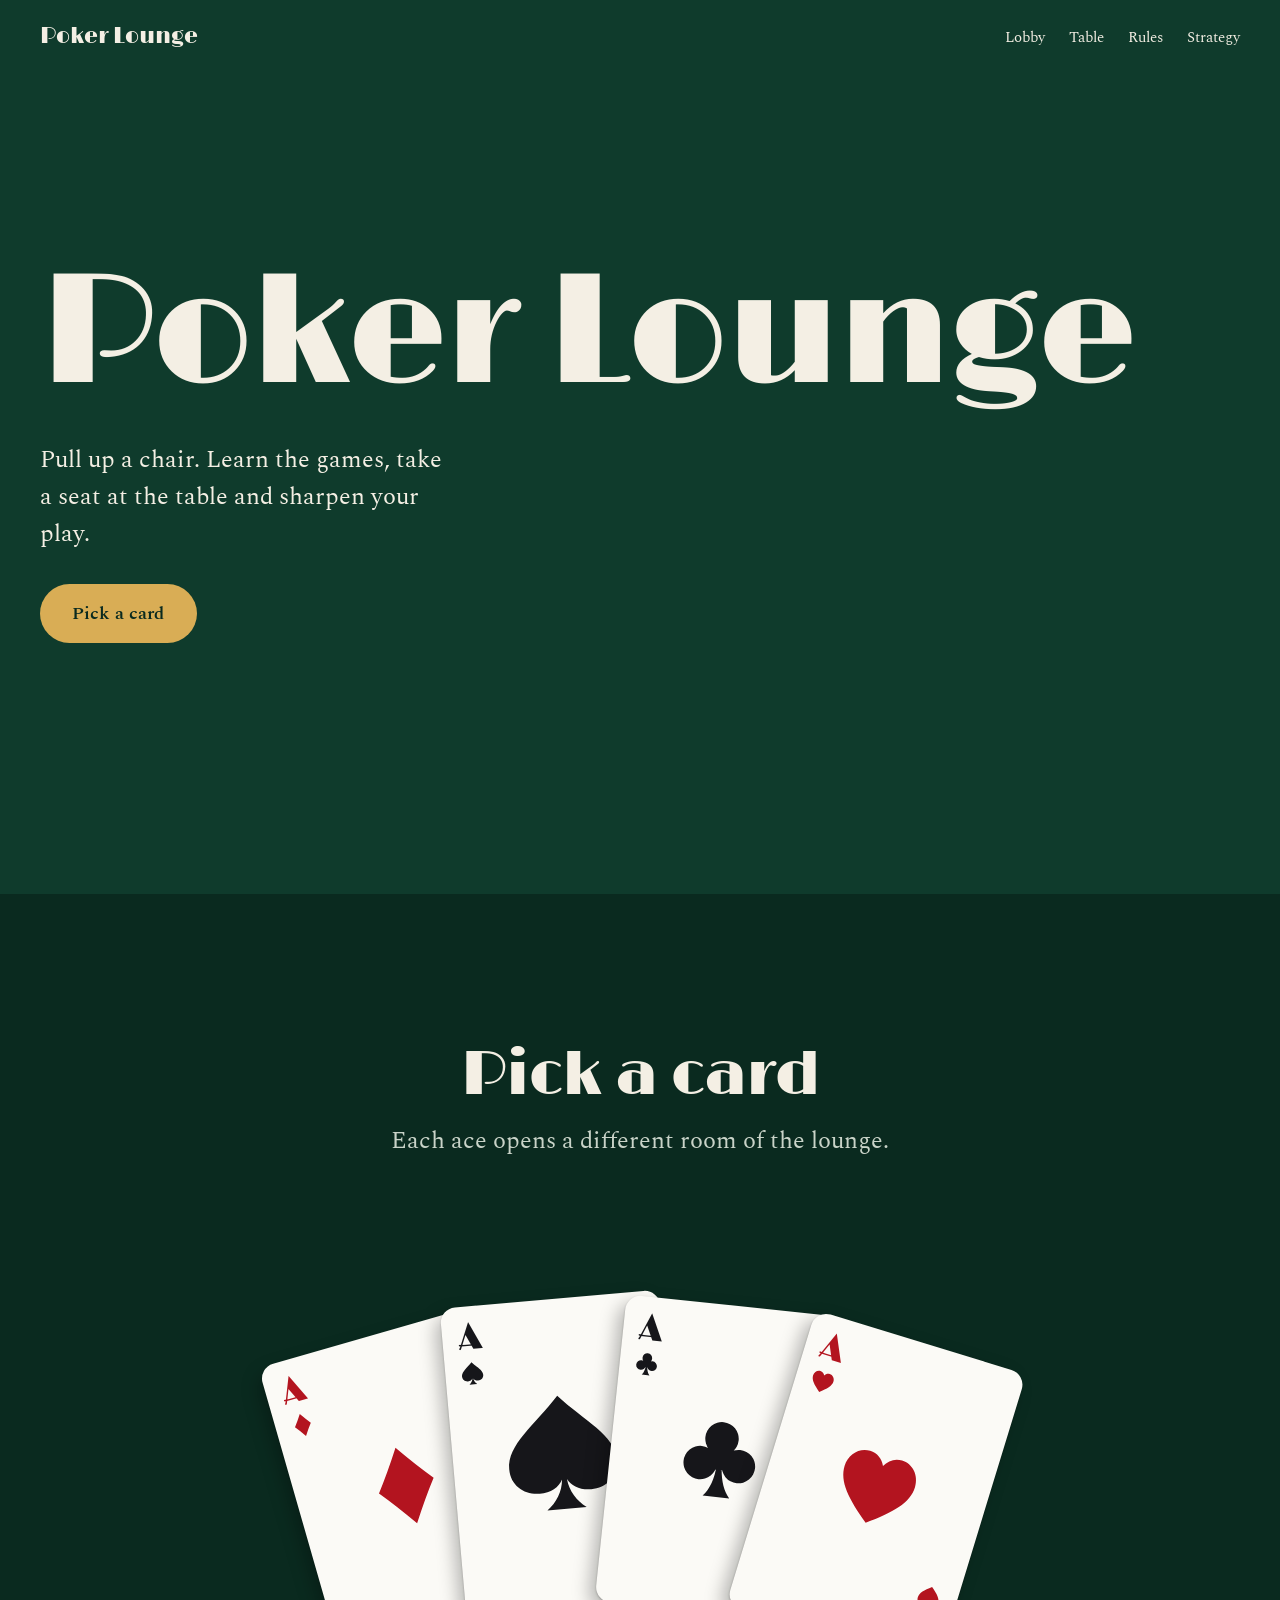
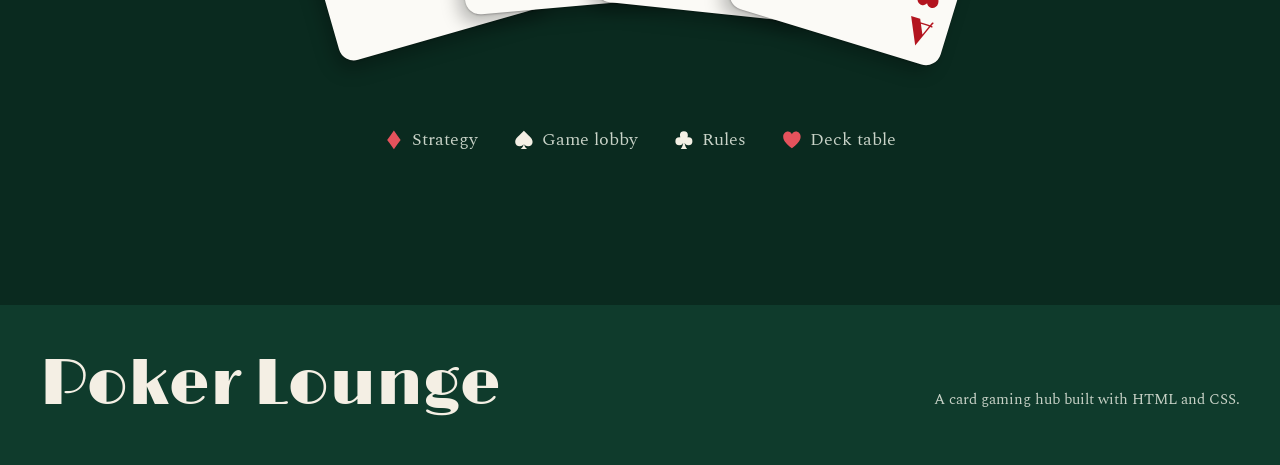
==== index.html @ e6f70f43 "Add Poker Lounge homepage with fanned ace navigation Hero with the site name, and a hand of four ace" ====
<!DOCTYPE html>
<html lang="en">
<head>
  <meta charset="UTF-8">
  <meta name="viewport" content="width=device-width, initial-scale=1">
  <title>Poker Lounge</title>
  <meta name="description" content="Poker Lounge: pick an ace to visit the game lobby, the deck table, the rules or the strategy room.">
  <link rel="preconnect" href="https://fonts.googleapis.com">
  <link rel="preconnect" href="https://fonts.gstatic.com" crossorigin>
  <link href="https://fonts.googleapis.com/css2?family=Limelight&family=Spectral:wght@400;600&display=swap" rel="stylesheet">
  <link rel="stylesheet" href="css/styles.css">
</head>
<body>
  <!-- Suit shapes, drawn once and reused with <use> -->
  <svg class="sprite" aria-hidden="true" focusable="false">
    <symbol id="suit-spade" viewBox="0 0 100 100">
      <path d="M50 4C30 26 6 40 6 60c0 14 11 22 23 22 9 0 16-4 19-10-1 10-6 18-14 24h32c-8-6-13-14-14-24 3 6 10 10 19 10 12 0 23-8 23-22C94 40 70 26 50 4z"/>
    </symbol>
    <symbol id="suit-heart" viewBox="0 0 100 100">
      <path d="M50 92C22 70 6 54 6 34 6 19 17 8 30 8c9 0 16 5 20 13 4-8 11-13 20-13 13 0 24 11 24 26 0 20-16 36-44 58z"/>
    </symbol>
    <symbol id="suit-diamond" viewBox="0 0 100 100">
      <path d="M50 3Q68 30 84 50 68 70 50 97 32 70 16 50 32 30 50 3z"/>
    </symbol>
    <symbol id="suit-club" viewBox="0 0 100 100">
      <path d="M30 26a20 20 0 1 0 40 0a20 20 0 1 0-40 0zM7 57a20 20 0 1 0 40 0a20 20 0 1 0-40 0zM53 57a20 20 0 1 0 40 0a20 20 0 1 0-40 0zM36 50a14 14 0 1 0 28 0a14 14 0 1 0-28 0zM47 58c-1 16-5 29-13 38h32c-8-9-12-22-13-38z"/>
    </symbol>
  </svg>

  <header class="site-header">
    <a class="wordmark" href="index.html">Poker Lounge</a>
    <nav aria-label="Main">
      <ul class="nav-links">
        <li><a href="pages/lobby.html">Lobby</a></li>
        <li><a href="pages/table.html">Table</a></li>
        <li><a href="pages/rules.html">Rules</a></li>
        <li><a href="pages/strategy.html">Strategy</a></li>
      </ul>
    </nav>
  </header>

  <main>
    <section class="hero" aria-labelledby="hero-title">
      <h1 id="hero-title" class="hero-title">Poker Lounge</h1>
      <p class="hero-lead">Pull up a chair. Learn the games, take a seat at the table and sharpen your play.</p>
      <a class="btn" href="#deck">Pick a card</a>
    </section>

    <section id="deck" class="deck" aria-labelledby="deck-title">
      <div class="deck-intro">
        <h2 id="deck-title">Pick a card</h2>
        <p>Each ace opens a different room of the lounge.</p>
      </div>

      <ul class="fan">
        <li class="fan-slot">
          <a class="card card--red" href="pages/strategy.html" aria-label="Ace of diamonds: Strategy">
            <span class="card-index" aria-hidden="true">A<svg><use href="#suit-diamond"/></svg></span>
            <svg class="card-pip" aria-hidden="true"><use href="#suit-diamond"/></svg>
            <span class="card-index card-index--flip" aria-hidden="true">A<svg><use href="#suit-diamond"/></svg></span>
          </a>
        </li>
        <li class="fan-slot">
          <a class="card" href="pages/lobby.html" aria-label="Ace of spades: Game lobby">
            <span class="card-index" aria-hidden="true">A<svg><use href="#suit-spade"/></svg></span>
            <svg class="card-pip card-pip--large" aria-hidden="true"><use href="#suit-spade"/></svg>
            <span class="card-index card-index--flip" aria-hidden="true">A<svg><use href="#suit-spade"/></svg></span>
          </a>
        </li>
        <li class="fan-slot">
          <a class="card" href="pages/rules.html" aria-label="Ace of clubs: Rules">
            <span class="card-index" aria-hidden="true">A<svg><use href="#suit-club"/></svg></span>
            <svg class="card-pip" aria-hidden="true"><use href="#suit-club"/></svg>
            <span class="card-index card-index--flip" aria-hidden="true">A<svg><use href="#suit-club"/></svg></span>
          </a>
        </li>
        <li class="fan-slot">
          <a class="card card--red" href="pages/table.html" aria-label="Ace of hearts: Deck table">
            <span class="card-index" aria-hidden="true">A<svg><use href="#suit-heart"/></svg></span>
            <svg class="card-pip" aria-hidden="true"><use href="#suit-heart"/></svg>
            <span class="card-index card-index--flip" aria-hidden="true">A<svg><use href="#suit-heart"/></svg></span>
          </a>
        </li>
      </ul>

      <ul class="legend" aria-hidden="true">
        <li class="legend-item"><svg class="legend-suit legend-suit--red"><use href="#suit-diamond"/></svg>Strategy</li>
        <li class="legend-item"><svg class="legend-suit"><use href="#suit-spade"/></svg>Game lobby</li>
        <li class="legend-item"><svg class="legend-suit"><use href="#suit-club"/></svg>Rules</li>
        <li class="legend-item"><svg class="legend-suit legend-suit--red"><use href="#suit-heart"/></svg>Deck table</li>
      </ul>
    </section>
  </main>

  <footer class="site-footer">
    <p class="footer-name">Poker Lounge</p>
    <p>A card gaming hub built with HTML and CSS.</p>
  </footer>
</body>
</html>
---- css/styles.css ----
/* ==========================================================
   Poker Lounge: shared styles
   1. Design tokens
   2. Base
   3. Utilities and shared components
   4. Header and footer
   5. Home: hero
   6. Home: card fan
   7. Motion
   ========================================================== */

/* ---------- 1. Design tokens ---------- */
:root {
  /* Colour */
  --felt: #0f3b2c;
  --felt-deep: #0a2a1f;
  --ivory: #f4efe4;
  --ivory-soft: #c9d3c8;
  --gold: #d9ad55;
  --card-face: #fbfaf6;
  --suit-black: #16161a;
  --suit-red: #b3141f;

  /* Type */
  --font-display: "Limelight", "Didot", "Bodoni MT", serif;
  --font-body: "Spectral", Georgia, serif;
  --text-base: 1.125rem;
  --text-small: 0.9375rem;
  --text-lead: clamp(1.125rem, 1rem + 0.6vw, 1.5rem);
  --text-heading: clamp(2.25rem, 1.5rem + 3vw, 4rem);
  --text-hero: clamp(3.5rem, 1rem + 11vw, 11.5rem);

  /* Space */
  --gutter: clamp(1rem, 0.5rem + 2.5vw, 2.5rem);
  --section-gap: clamp(5rem, 3rem + 8vw, 10rem);
  --radius-pill: 999px;

  /* Motion */
  --ease-out: cubic-bezier(0.2, 0.7, 0.2, 1);
  --speed: 0.35s;

  /* Cards */
  --card-w: clamp(118px, 19vw, 220px);
  --card-h: calc(var(--card-w) * 1.4);
}

/* ---------- 2. Base ---------- */
*,
*::before,
*::after {
  box-sizing: border-box;
}

html {
  scroll-behavior: smooth;
}

body {
  margin: 0;
  background: var(--felt);
  color: var(--ivory);
  font-family: var(--font-body);
  font-size: var(--text-base);
  line-height: 1.55;
  -webkit-font-smoothing: antialiased;
}

h1,
h2,
h3 {
  margin: 0;
  font-family: var(--font-display);
  font-weight: 400;
  line-height: 1;
  letter-spacing: -0.01em;
}

p {
  margin: 0;
}

a {
  color: inherit;
}

ul {
  margin: 0;
  padding: 0;
  list-style: none;
}

svg {
  fill: currentColor;
}

:focus-visible {
  outline: 3px solid var(--gold);
  outline-offset: 4px;
}

/* ---------- 3. Utilities and shared components ---------- */
.sprite {
  position: absolute;
  width: 0;
  height: 0;
  overflow: hidden;
}

.btn {
  display: inline-block;
  padding: 0.85em 1.8em;
  border-radius: var(--radius-pill);
  background: var(--gold);
  color: var(--felt-deep);
  font-family: var(--font-body);
  font-weight: 600;
  text-decoration: none;
  transition: translate var(--speed) var(--ease-out), background-color var(--speed);
}

.btn:hover {
  background: var(--ivory);
  translate: 0 -2px;
}

.btn:active {
  translate: 0 1px;
}

/* ---------- 4. Header and footer ---------- */
.site-header {
  display: flex;
  flex-wrap: wrap;
  align-items: center;
  justify-content: space-between;
  gap: 0.75rem 2rem;
  padding: 1.25rem var(--gutter);
}

.wordmark {
  font-family: var(--font-display);
  font-size: 1.375rem;
  text-decoration: none;
}

.nav-links {
  display: flex;
  flex-wrap: wrap;
  gap: 0.25rem 1.5rem;
}

.nav-links a {
  font-size: var(--text-small);
  text-decoration: none;
  text-underline-offset: 0.3em;
}

.nav-links a:hover {
  color: var(--gold);
  text-decoration: underline;
}

.site-footer {
  display: flex;
  flex-wrap: wrap;
  align-items: baseline;
  justify-content: space-between;
  gap: 1rem;
  padding: 3rem var(--gutter);
  background: var(--felt);
  color: var(--ivory-soft);
  font-size: var(--text-small);
}

.footer-name {
  font-family: var(--font-display);
  font-size: clamp(2rem, 1rem + 4vw, 4rem);
  line-height: 1;
  color: var(--ivory);
}

/* ---------- 5. Home: hero ---------- */
.hero {
  display: flex;
  flex-direction: column;
  justify-content: center;
  align-items: flex-start;
  gap: 2rem;
  min-height: calc(100svh - 5rem);
  padding: 2rem var(--gutter) 6rem;
}

.hero-title {
  font-size: var(--text-hero);
  line-height: 0.95;
  letter-spacing: -0.02em;
}

.hero-lead {
  max-width: 34ch;
  font-size: var(--text-lead);
}

/* ---------- 6. Home: card fan ---------- */
.deck {
  display: grid;
  justify-items: center;
  gap: clamp(3rem, 2rem + 4vw, 6rem);
  padding: var(--section-gap) var(--gutter);
  background: var(--felt-deep);
  overflow: hidden;
}

.deck-intro {
  display: grid;
  gap: 1rem;
  text-align: center;
}

.deck-intro h2 {
  font-size: var(--text-heading);
}

.deck-intro p {
  font-size: var(--text-lead);
  color: var(--ivory-soft);
}

.fan {
  --step: 0.58; /* how much of each card stays visible before the next one */
  --spread: calc(var(--card-w) * 0.2);
  display: flex;
  justify-content: center;
  padding-block: calc(var(--card-h) * 0.18) calc(var(--card-h) * 0.12);
}

.fan-slot {
  rotate: var(--rot);
  translate: 0 var(--drop);
  transform-origin: 50% 100%;
}

.fan-slot + .fan-slot {
  margin-left: calc(var(--card-w) * (var(--step) - 1));
}

/* Arc of the fan, matching a hand held loosely */
.fan-slot:nth-child(1) { --rot: -16deg; --drop: 9%;  --gather: calc(var(--card-w) * 0.87); }
.fan-slot:nth-child(2) { --rot: -5deg;  --drop: 0%;  --gather: calc(var(--card-w) * 0.29); }
.fan-slot:nth-child(3) { --rot: 6deg;   --drop: 2%;  --gather: calc(var(--card-w) * -0.29); }
.fan-slot:nth-child(4) { --rot: 17deg;  --drop: 10%; --gather: calc(var(--card-w) * -0.87); }

/* Card face */
.card {
  position: relative;
  display: grid;
  place-items: center;
  width: var(--card-w);
  height: var(--card-h);
  border-radius: calc(var(--card-w) * 0.07);
  background: var(--card-face);
  color: var(--suit-black);
  text-decoration: none;
  box-shadow: 0 1px 2px rgb(0 0 0 / 0.25), -6px 8px 18px rgb(0 0 0 / 0.28);
  transition:
    translate var(--speed) var(--ease-out),
    box-shadow var(--speed) var(--ease-out);
}

.card--red {
  color: var(--suit-red);
}

.card-index {
  position: absolute;
  top: calc(var(--card-w) * 0.06);
  left: calc(var(--card-w) * 0.07);
  display: grid;
  justify-items: center;
  font-family: var(--font-display);
  font-size: calc(var(--card-w) * 0.17);
  line-height: 1;
}

.card-index svg {
  width: calc(var(--card-w) * 0.11);
  height: calc(var(--card-w) * 0.11);
  margin-top: calc(var(--card-w) * 0.02);
}

.card-index--flip {
  top: auto;
  left: auto;
  bottom: calc(var(--card-w) * 0.06);
  right: calc(var(--card-w) * 0.07);
  rotate: 180deg;
}

.card-pip {
  width: calc(var(--card-w) * 0.38);
  height: calc(var(--card-w) * 0.38);
}

.card-pip--large {
  width: calc(var(--card-w) * 0.56);
  height: calc(var(--card-w) * 0.56);
}

/* Hover or focus: the chosen card rises and its neighbours slide away */
.card:hover,
.card:focus-visible {
  translate: 0 -14%;
  box-shadow: 0 2px 4px rgb(0 0 0 / 0.25), -10px 24px 36px rgb(0 0 0 / 0.4);
}

.card:focus-visible {
  outline-offset: 6px;
}

.fan-slot:has(.card:is(:hover, :focus-visible)) ~ .fan-slot .card {
  translate: var(--spread) 0;
}

.fan-slot:has(~ .fan-slot .card:is(:hover, :focus-visible)) .card {
  translate: calc(var(--spread) * -1) 0;
}

/* Labels under the fan, lit up to match the card in hand */
.legend {
  display: flex;
  flex-wrap: wrap;
  justify-content: center;
  gap: 0.75rem 2.25rem;
  color: var(--ivory-soft);
}

.legend-item {
  display: flex;
  align-items: center;
  gap: 0.5rem;
  transition: color var(--speed);
}

.legend-suit {
  width: 1.1em;
  height: 1.1em;
  color: var(--ivory);
}

.legend-suit--red {
  color: #e5525c;
}

.deck:has(.fan-slot:nth-child(1) .card:is(:hover, :focus-visible)) .legend-item:nth-child(1),
.deck:has(.fan-slot:nth-child(2) .card:is(:hover, :focus-visible)) .legend-item:nth-child(2),
.deck:has(.fan-slot:nth-child(3) .card:is(:hover, :focus-visible)) .legend-item:nth-child(3),
.deck:has(.fan-slot:nth-child(4) .card:is(:hover, :focus-visible)) .legend-item:nth-child(4) {
  color: var(--gold);
}

/* Phones: tighter overlap so the whole hand fits */
@media (max-width: 480px) {
  :root {
    --card-w: clamp(96px, 28vw, 118px);
  }

  .fan {
    --step: 0.52;
    --spread: calc(var(--card-w) * 0.12);
  }

  .legend {
    display: grid;
    grid-template-columns: repeat(2, auto);
    gap: 0.75rem 2rem;
  }
}

/* ---------- 7. Motion ---------- */
@media (prefers-reduced-motion: no-preference) {
  .hero-title,
  .hero-lead,
  .hero .btn {
    animation: rise 0.9s var(--ease-out) both;
  }

  .hero-lead {
    animation-delay: 0.12s;
  }

  .hero .btn {
    animation-delay: 0.24s;
  }

  /* The hand is dealt out from a single stack as it scrolls into view */
  @supports (animation-timeline: view()) {
    .fan-slot {
      animation: deal linear both;
      animation-timeline: view();
      animation-range: entry 0% cover 45%;
    }
  }
}

@media (prefers-reduced-motion: reduce) {
  html {
    scroll-behavior: auto;
  }

  .card,
  .btn,
  .legend-item {
    transition: none;
  }
}

@keyframes rise {
  from {
    opacity: 0;
    translate: 0 24px;
  }
}

@keyframes deal {
  from {
    rotate: 0deg;
    translate: var(--gather) 12%;
  }
}
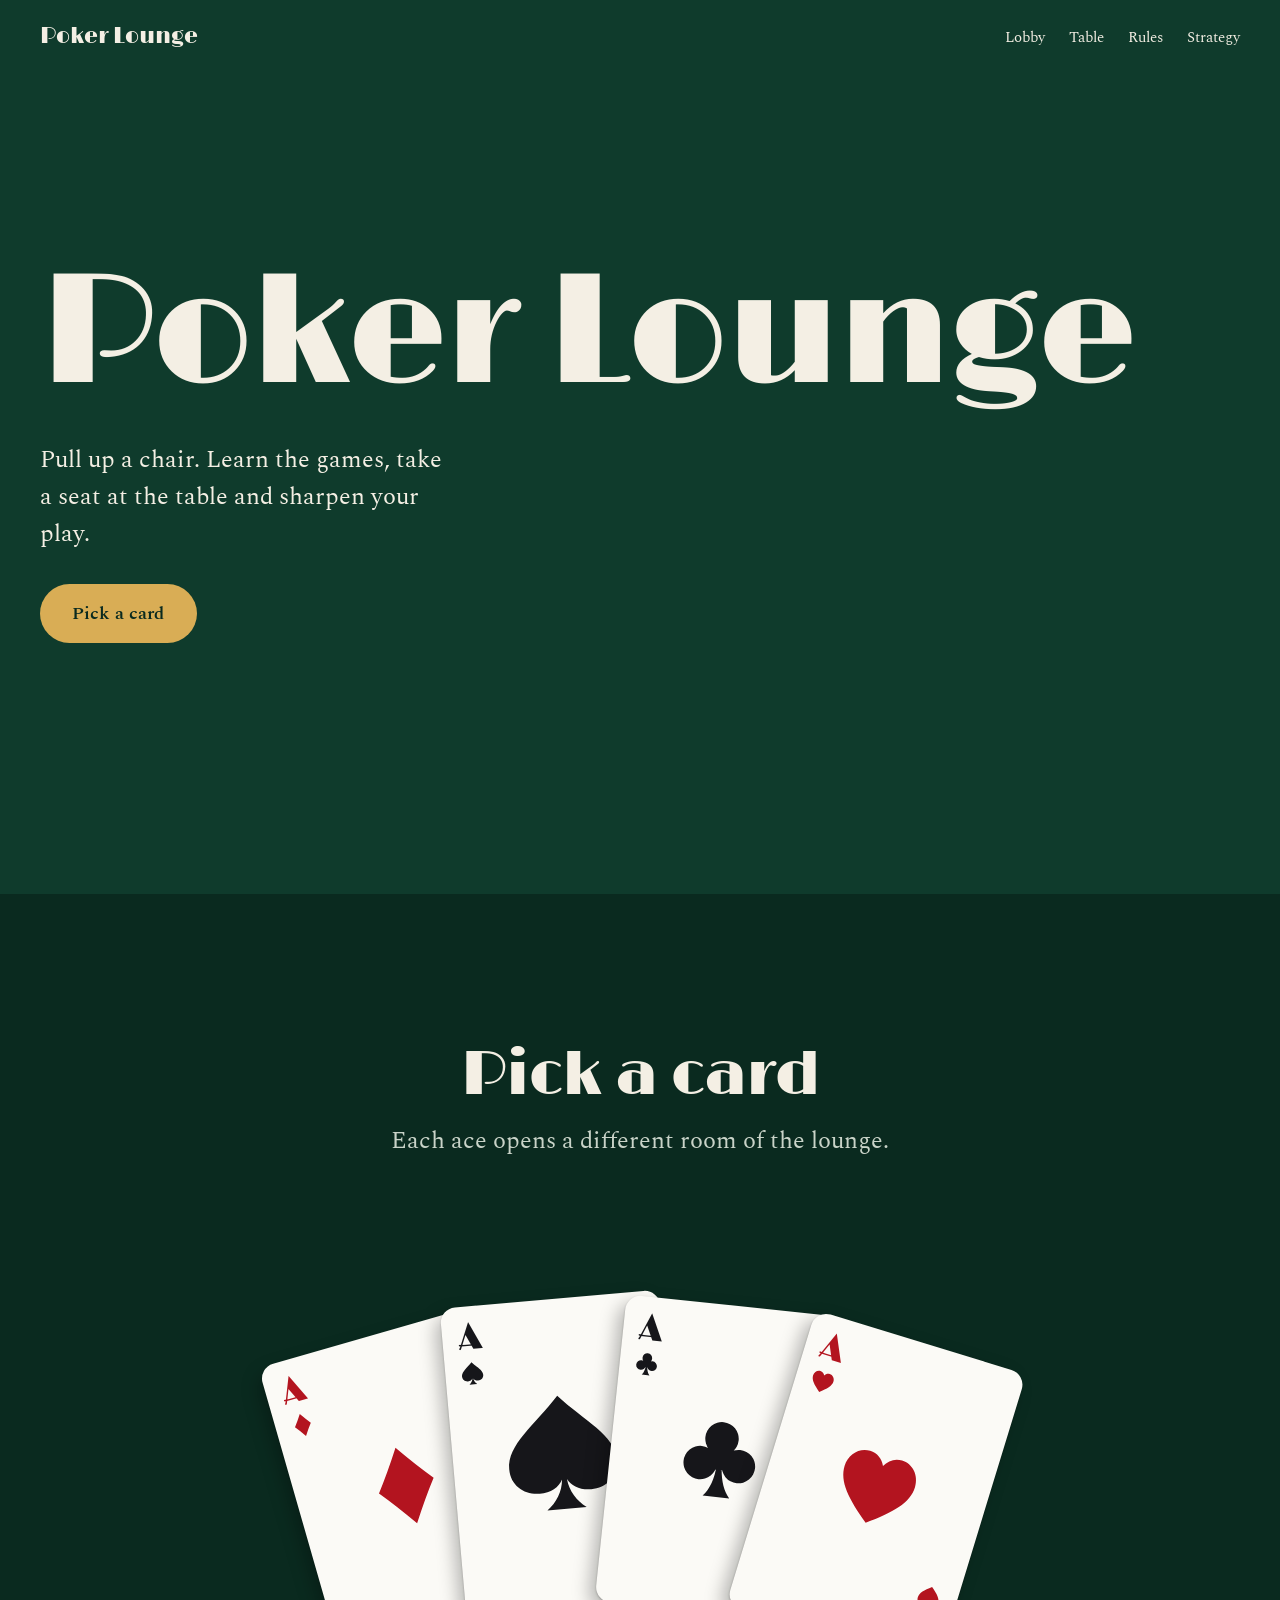
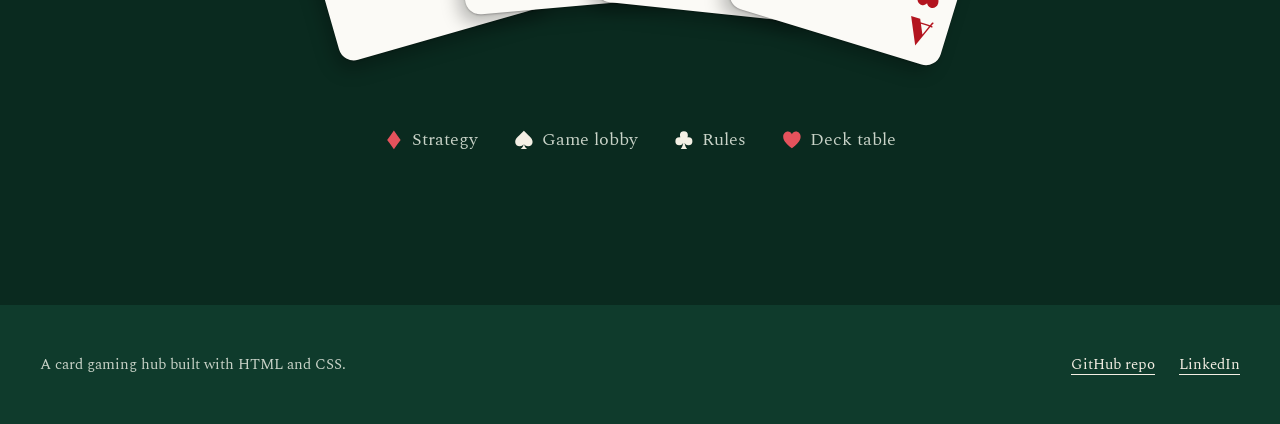
==== commit 1ef79b44: "Replace footer name with GitHub repo and LinkedIn links" ====
--- a/index.html
+++ b/index.html
@@ -93,8 +93,11 @@
   </main>
 
   <footer class="site-footer">
-    <p class="footer-name">Poker Lounge</p>
     <p>A card gaming hub built with HTML and CSS.</p>
+    <ul class="footer-links">
+      <li><a href="https://github.com/Rawrzilla-720s/Project_1" target="_blank" rel="noopener">GitHub repo</a></li>
+      <li><a href="https://www.linkedin.com/in/suryaprakash-m7" target="_blank" rel="noopener">LinkedIn</a></li>
+    </ul>
   </footer>
 </body>
 </html>
--- a/css/styles.css
+++ b/css/styles.css
@@ -172,11 +172,20 @@
   font-size: var(--text-small);
 }
 
-.footer-name {
-  font-family: var(--font-display);
-  font-size: clamp(2rem, 1rem + 4vw, 4rem);
-  line-height: 1;
+.footer-links {
+  display: flex;
+  flex-wrap: wrap;
+  gap: 0.5rem 1.5rem;
+}
+
+.footer-links a {
   color: var(--ivory);
+  text-underline-offset: 0.3em;
+  transition: color var(--speed);
+}
+
+.footer-links a:hover {
+  color: var(--gold);
 }
 
 /* ---------- 5. Home: hero ---------- */
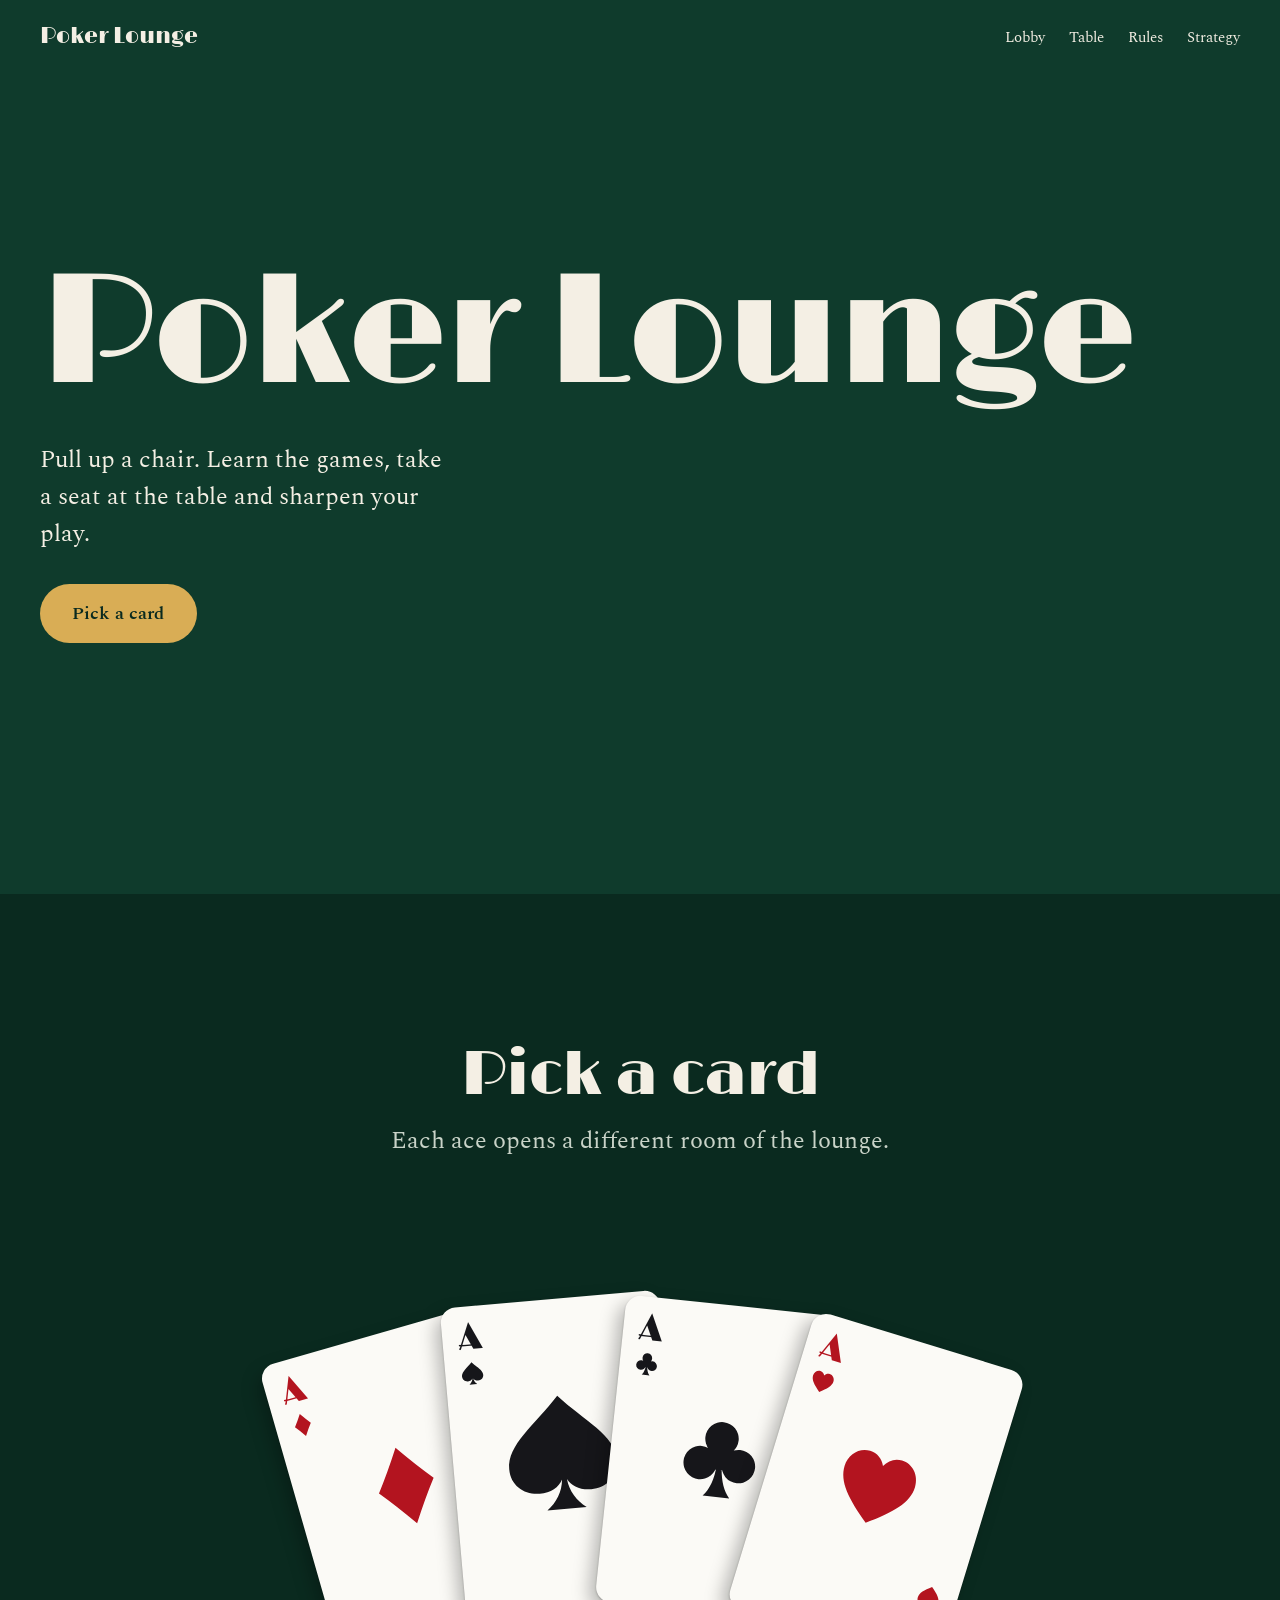
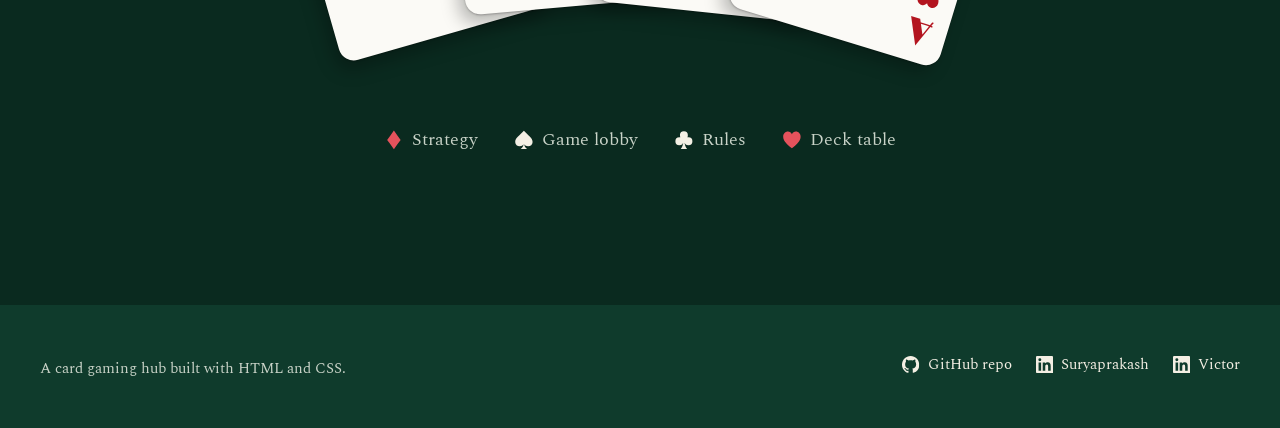
==== commit 9c0cd27b: "Add GitHub and LinkedIn icons to footer links" ====
--- a/index.html
+++ b/index.html
@@ -24,6 +24,12 @@
     </symbol>
     <symbol id="suit-club" viewBox="0 0 100 100">
       <path d="M30 26a20 20 0 1 0 40 0a20 20 0 1 0-40 0zM7 57a20 20 0 1 0 40 0a20 20 0 1 0-40 0zM53 57a20 20 0 1 0 40 0a20 20 0 1 0-40 0zM36 50a14 14 0 1 0 28 0a14 14 0 1 0-28 0zM47 58c-1 16-5 29-13 38h32c-8-9-12-22-13-38z"/>
+    </symbol>
+    <symbol id="icon-github" viewBox="0 0 16 16">
+      <path d="M8 0C3.58 0 0 3.58 0 8c0 3.54 2.29 6.53 5.47 7.59.4.07.55-.17.55-.38 0-.19-.01-.82-.01-1.49-2.01.37-2.53-.49-2.69-.94-.09-.23-.48-.94-.82-1.13-.28-.15-.68-.52-.01-.53.63-.01 1.08.58 1.23.82.72 1.21 1.87.87 2.33.66.07-.52.28-.87.51-1.07-1.78-.2-3.64-.89-3.64-3.95 0-.87.31-1.59.82-2.15-.08-.2-.36-1.02.08-2.12 0 0 .67-.21 2.2.82.64-.18 1.32-.27 2-.27.68 0 1.36.09 2 .27 1.53-1.04 2.2-.82 2.2-.82.44 1.1.16 1.92.08 2.12.51.56.82 1.27.82 2.15 0 3.07-1.87 3.75-3.65 3.95.29.25.54.73.54 1.48 0 1.07-.01 1.93-.01 2.2 0 .21.15.46.55.38A8.01 8.01 0 0 0 16 8c0-4.42-3.58-8-8-8z"/>
+    </symbol>
+    <symbol id="icon-linkedin" viewBox="0 0 24 24">
+      <path d="M20.45 20.45h-3.56v-5.57c0-1.33-.02-3.04-1.85-3.04-1.85 0-2.14 1.45-2.14 2.94v5.67H9.35V9h3.41v1.56h.05c.48-.9 1.64-1.85 3.37-1.85 3.6 0 4.27 2.37 4.27 5.46v6.28zM5.34 7.43a2.06 2.06 0 1 1 0-4.13 2.06 2.06 0 0 1 0 4.13zm1.78 13.02H3.56V9h3.56v11.45zM22.22 0H1.77C.79 0 0 .77 0 1.73v20.54C0 23.23.79 24 1.77 24h20.45c.98 0 1.78-.77 1.78-1.73V1.73C24 .77 23.2 0 22.22 0z"/>
     </symbol>
   </svg>
 
@@ -95,8 +101,22 @@
   <footer class="site-footer">
     <p>A card gaming hub built with HTML and CSS.</p>
     <ul class="footer-links">
-      <li><a href="https://github.com/Rawrzilla-720s/Project_1" target="_blank" rel="noopener">GitHub repo</a></li>
-      <li><a href="https://www.linkedin.com/in/suryaprakash-m7" target="_blank" rel="noopener">LinkedIn</a></li>
+      <li>
+        <a href="https://github.com/Rawrzilla-720s/Project_1" target="_blank" rel="noopener">
+          <svg class="footer-icon" aria-hidden="true"><use href="#icon-github"/></svg>GitHub repo
+        </a>
+      </li>
+      <li>
+        <a href="https://www.linkedin.com/in/suryaprakash-m7" target="_blank" rel="noopener" aria-label="Suryaprakash on LinkedIn">
+          <svg class="footer-icon" aria-hidden="true"><use href="#icon-linkedin"/></svg>Suryaprakash
+        </a>
+      </li>
+      <li>
+        <!-- TODO: add Victor's LinkedIn URL -->
+        <a href="#" target="_blank" rel="noopener" aria-label="Victor on LinkedIn">
+          <svg class="footer-icon" aria-hidden="true"><use href="#icon-linkedin"/></svg>Victor
+        </a>
+      </li>
     </ul>
   </footer>
 </body>
--- a/css/styles.css
+++ b/css/styles.css
@@ -179,13 +179,24 @@
 }
 
 .footer-links a {
+  display: inline-flex;
+  align-items: center;
+  gap: 0.5rem;
   color: var(--ivory);
+  text-decoration: none;
   text-underline-offset: 0.3em;
   transition: color var(--speed);
 }
 
 .footer-links a:hover {
   color: var(--gold);
+  text-decoration: underline;
+}
+
+.footer-icon {
+  width: 1.15em;
+  height: 1.15em;
+  flex-shrink: 0;
 }
 
 /* ---------- 5. Home: hero ---------- */
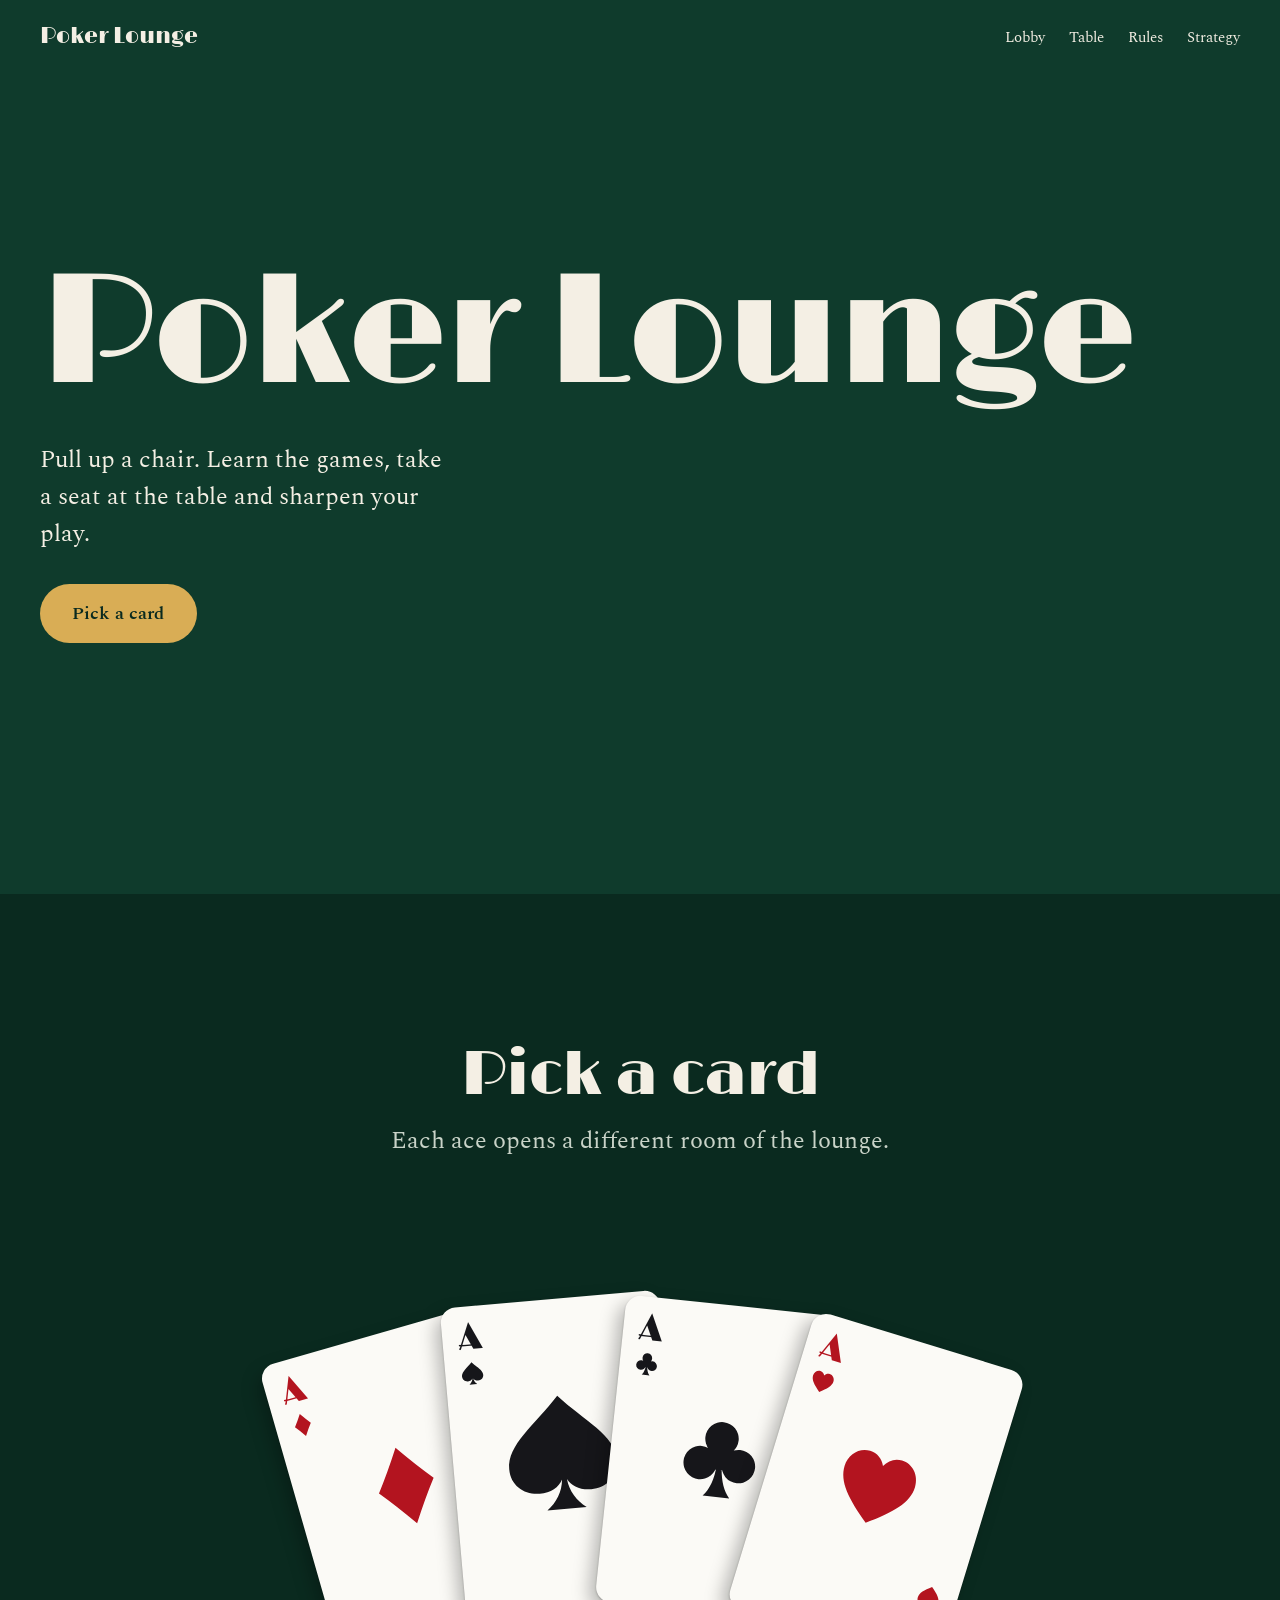
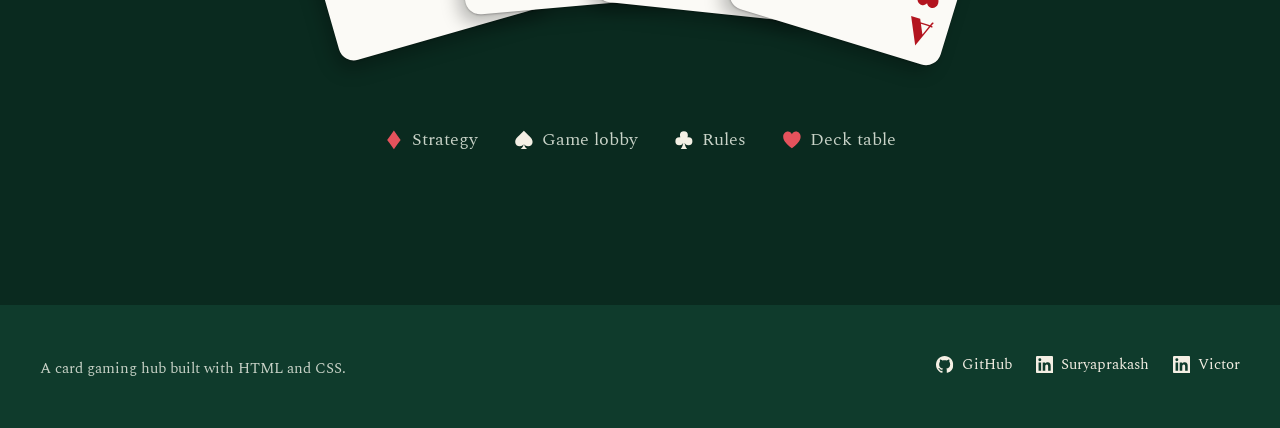
==== commit ebbaa9e4: "Shorten footer GitHub link label" ====
--- a/index.html
+++ b/index.html
@@ -103,7 +103,7 @@
     <ul class="footer-links">
       <li>
         <a href="https://github.com/Rawrzilla-720s/Project_1" target="_blank" rel="noopener">
-          <svg class="footer-icon" aria-hidden="true"><use href="#icon-github"/></svg>GitHub repo
+          <svg class="footer-icon" aria-hidden="true"><use href="#icon-github"/></svg>GitHub
         </a>
       </li>
       <li>
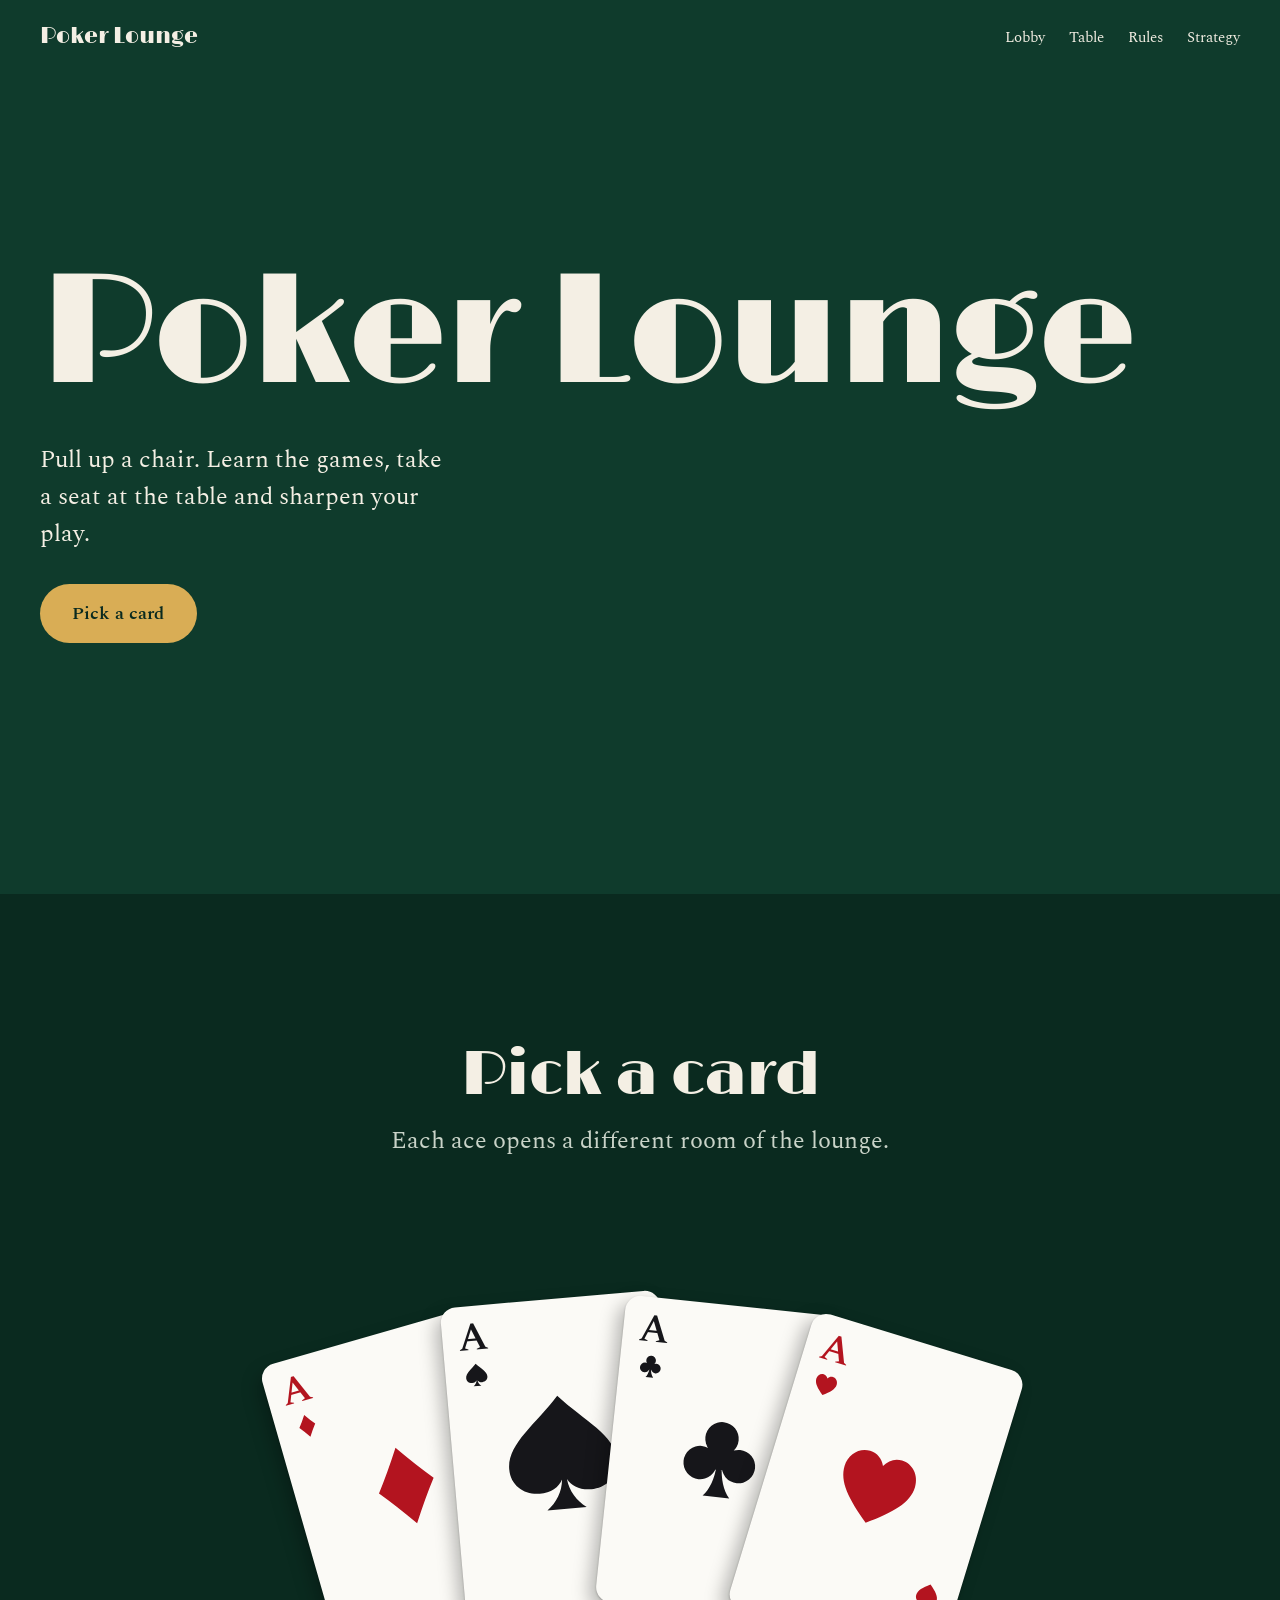
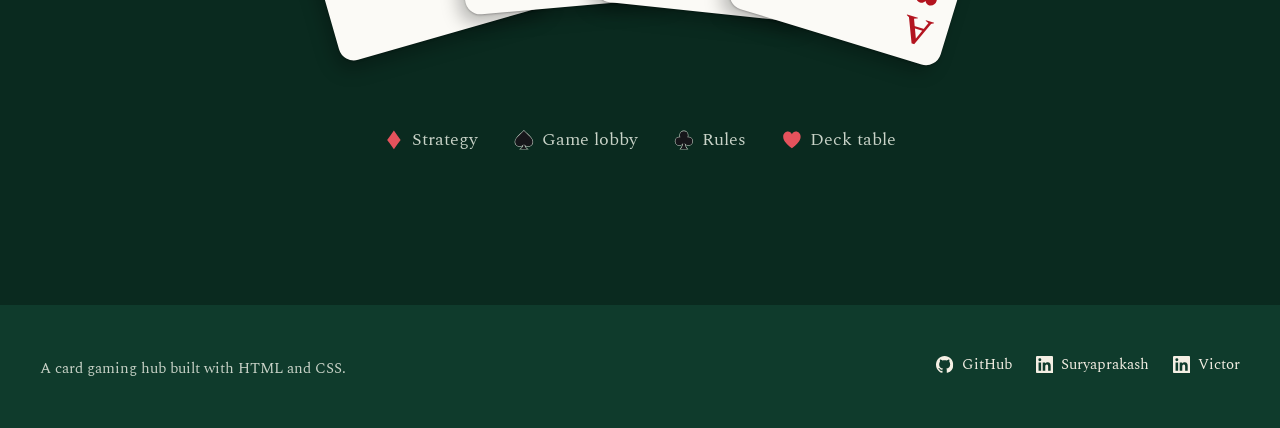
==== commit d80ad8ba: "Tidy up code comments and add notes on the CSS-only tricks" ====
--- a/index.html
+++ b/index.html
@@ -11,7 +11,7 @@
   <link rel="stylesheet" href="css/styles.css">
 </head>
 <body>
-  <!-- Suit shapes, drawn once and reused with <use> -->
+  <!-- Icon sprite: suits + footer icons, defined once and pulled in with <use href="#suit-spade"> etc. -->
   <svg class="sprite" aria-hidden="true" focusable="false">
     <symbol id="suit-spade" viewBox="0 0 100 100">
       <path d="M50 4C30 26 6 40 6 60c0 14 11 22 23 22 9 0 16-4 19-10-1 10-6 18-14 24h32c-8-6-13-14-14-24 3 6 10 10 19 10 12 0 23-8 23-22C94 40 70 26 50 4z"/>
@@ -58,6 +58,7 @@
         <p>Each ace opens a different room of the lounge.</p>
       </div>
 
+      <!-- Each ace links to one page. Tilt/overlap for each slot lives in styles.css (section 6). -->
       <ul class="fan">
         <li class="fan-slot">
           <a class="card card--red" href="pages/strategy.html" aria-label="Ace of diamonds: Strategy">
@@ -112,7 +113,7 @@
         </a>
       </li>
       <li>
-        <!-- TODO: add Victor's LinkedIn URL -->
+        <!-- TODO: swap in Victor's LinkedIn URL -->
         <a href="#" target="_blank" rel="noopener" aria-label="Victor on LinkedIn">
           <svg class="footer-icon" aria-hidden="true"><use href="#icon-linkedin"/></svg>Victor
         </a>
--- a/css/styles.css
+++ b/css/styles.css
@@ -1,19 +1,36 @@
 /* ==========================================================
-   Poker Lounge: shared styles
+   Poker Lounge - main stylesheet, shared by every page
+
    1. Design tokens
    2. Base
    3. Utilities and shared components
    4. Header and footer
    5. Home: hero
    6. Home: card fan
-   7. Motion
+   7. Inner pages: intro, badges, status
+   8. Game lobby
+   9. Rules
+   10. Deck table
+   11. Strategy
+   12. Motion
+
+   Colors, fonts and spacing all come from the variables in :root,
+   so try changing those before hard-coding a new value somewhere.
    ========================================================== */
 
 /* ---------- 1. Design tokens ---------- */
 :root {
-  /* Colour */
+  /* Colors */
   --felt: #0f3b2c;
   --felt-deep: #0a2a1f;
+  --felt-raised: #164a37;
+  --felt-hover: #1d5a44;
+  --felt-table: #1b6046;
+  --rail: #24160f;
+  --rail-trim: #7a4e2c;
+  --felt-ring: #1f6a4e;
+  --nameplate: #120c08;
+  --card-back: #8c1c2b;
   --ivory: #f4efe4;
   --ivory-soft: #c9d3c8;
   --gold: #d9ad55;
@@ -39,7 +56,7 @@
   --ease-out: cubic-bezier(0.2, 0.7, 0.2, 1);
   --speed: 0.35s;
 
-  /* Cards */
+  /* Cards - every card on the site scales off --card-w */
   --card-w: clamp(118px, 19vw, 220px);
   --card-h: calc(var(--card-w) * 1.4);
 }
@@ -127,6 +144,15 @@
   translate: 0 1px;
 }
 
+/* Disabled look for the lobby tables that aren't open yet */
+.btn--disabled,
+.btn--disabled:hover {
+  background: var(--felt-deep);
+  color: var(--ivory-soft);
+  cursor: not-allowed;
+  translate: none;
+}
+
 /* ---------- 4. Header and footer ---------- */
 .site-header {
   display: flex;
@@ -247,7 +273,7 @@
 }
 
 .fan {
-  --step: 0.58; /* how much of each card stays visible before the next one */
+  --step: 0.58; /* how much of each card shows before the next one overlaps it */
   --spread: calc(var(--card-w) * 0.2);
   display: flex;
   justify-content: center;
@@ -264,13 +290,13 @@
   margin-left: calc(var(--card-w) * (var(--step) - 1));
 }
 
-/* Arc of the fan, matching a hand held loosely */
+/* Each slot gets its own tilt and drop so the four aces sit in an arc */
 .fan-slot:nth-child(1) { --rot: -16deg; --drop: 9%;  --gather: calc(var(--card-w) * 0.87); }
 .fan-slot:nth-child(2) { --rot: -5deg;  --drop: 0%;  --gather: calc(var(--card-w) * 0.29); }
 .fan-slot:nth-child(3) { --rot: 6deg;   --drop: 2%;  --gather: calc(var(--card-w) * -0.29); }
 .fan-slot:nth-child(4) { --rot: 17deg;  --drop: 10%; --gather: calc(var(--card-w) * -0.87); }
 
-/* Card face */
+/* Card face - reused on the lobby, rules, table and strategy pages too */
 .card {
   position: relative;
   display: grid;
@@ -282,9 +308,6 @@
   color: var(--suit-black);
   text-decoration: none;
   box-shadow: 0 1px 2px rgb(0 0 0 / 0.25), -6px 8px 18px rgb(0 0 0 / 0.28);
-  transition:
-    translate var(--speed) var(--ease-out),
-    box-shadow var(--speed) var(--ease-out);
 }
 
 .card--red {
@@ -297,8 +320,9 @@
   left: calc(var(--card-w) * 0.07);
   display: grid;
   justify-items: center;
-  font-family: var(--font-display);
-  font-size: calc(var(--card-w) * 0.17);
+  font-family: var(--font-body);
+  font-size: calc(var(--card-w) * 0.18);
+  font-weight: 600;
   line-height: 1;
 }
 
@@ -326,14 +350,21 @@
   height: calc(var(--card-w) * 0.56);
 }
 
-/* Hover or focus: the chosen card rises and its neighbours slide away */
-.card:hover,
-.card:focus-visible {
+/* Hovered card lifts and its neighbors slide away. The :has() rule is what
+   lets a card push the cards *before* it, since ~ only reaches later siblings. */
+.fan .card {
+  transition:
+    translate var(--speed) var(--ease-out),
+    box-shadow var(--speed) var(--ease-out);
+}
+
+.fan .card:hover,
+.fan .card:focus-visible {
   translate: 0 -14%;
   box-shadow: 0 2px 4px rgb(0 0 0 / 0.25), -10px 24px 36px rgb(0 0 0 / 0.4);
 }
 
-.card:focus-visible {
+.fan .card:focus-visible {
   outline-offset: 6px;
 }
 
@@ -345,7 +376,7 @@
   translate: calc(var(--spread) * -1) 0;
 }
 
-/* Labels under the fan, lit up to match the card in hand */
+/* Legend under the fan - the matching label turns gold while its card is hovered */
 .legend {
   display: flex;
   flex-wrap: wrap;
@@ -364,11 +395,16 @@
 .legend-suit {
   width: 1.1em;
   height: 1.1em;
-  color: var(--ivory);
+  color: var(--suit-black);
+  /* thin light outline so black suits don't vanish on the dark green */
+  stroke: var(--ivory-soft);
+  stroke-width: 6;
+  paint-order: stroke;
 }
 
 .legend-suit--red {
   color: #e5525c;
+  stroke: none;
 }
 
 .deck:has(.fan-slot:nth-child(1) .card:is(:hover, :focus-visible)) .legend-item:nth-child(1),
@@ -378,7 +414,7 @@
   color: var(--gold);
 }
 
-/* Phones: tighter overlap so the whole hand fits */
+/* Phones: smaller cards and more overlap so all four fit */
 @media (max-width: 480px) {
   :root {
     --card-w: clamp(96px, 28vw, 118px);
@@ -396,15 +432,1575 @@
   }
 }
 
-/* ---------- 7. Motion ---------- */
+/* ---------- 7. Inner pages: intro, badges, status ---------- */
+.sr-only {
+  position: absolute;
+  width: 1px;
+  height: 1px;
+  margin: -1px;
+  padding: 0;
+  overflow: hidden;
+  clip: rect(0 0 0 0);
+  white-space: nowrap;
+  border: 0;
+}
+
+.nav-links a[aria-current="page"] {
+  color: var(--gold);
+}
+
+.page-intro {
+  display: grid;
+  gap: 1.25rem;
+  padding: clamp(3rem, 2rem + 4vw, 6rem) var(--gutter) clamp(2rem, 1rem + 3vw, 3.5rem);
+}
+
+.page-title {
+  font-size: clamp(3rem, 1rem + 7vw, 7.5rem);
+  line-height: 0.95;
+  letter-spacing: -0.02em;
+}
+
+.page-lead {
+  max-width: 40ch;
+  font-size: var(--text-lead);
+}
+
+.badge {
+  display: inline-block;
+  padding: 0.25em 0.8em;
+  border-radius: var(--radius-pill);
+  background: var(--felt-deep);
+  color: var(--ivory);
+  font-size: 0.8125rem;
+  font-weight: 600;
+  white-space: nowrap;
+}
+
+.badge--gold {
+  background: var(--gold);
+  color: var(--felt-deep);
+}
+
+.text-link {
+  color: var(--ivory);
+  text-underline-offset: 0.3em;
+  transition: color var(--speed);
+}
+
+.text-link:hover {
+  color: var(--gold);
+}
+
+/* Seat dots: filled = taken, outlined = open */
+.seats,
+.stakes {
+  display: flex;
+  align-items: center;
+  gap: 0.5rem;
+}
+
+.seat-dots,
+.chips {
+  display: flex;
+  gap: 4px;
+}
+
+.seat {
+  width: 10px;
+  height: 10px;
+  border-radius: 50%;
+  border: 2px solid var(--ivory-soft);
+}
+
+.seat--taken {
+  background: var(--ivory);
+  border-color: var(--ivory);
+}
+
+/* Stakes are always 3 chips - the stakes--* modifier decides how many are lit */
+.chip {
+  width: 16px;
+  height: 16px;
+  border-radius: 50%;
+  background: var(--gold);
+  border: 3px dashed var(--ivory);
+}
+
+.stakes--free .chip,
+.stakes--low .chip:nth-child(n + 2),
+.stakes--mid .chip:nth-child(3) {
+  background: transparent;
+  border: 2px solid rgb(201 211 200 / 0.45);
+}
+
+/* ---------- 8. Game lobby ---------- */
+.lobby-board {
+  display: grid;
+  gap: 2rem;
+  padding: 0 var(--gutter) var(--section-gap);
+}
+
+/* Filters are visually hidden radios with styled labels. The actual hiding
+   happens in the .lobby:has(#id:checked) rules a bit further down. */
+.filters {
+  display: flex;
+  flex-wrap: wrap;
+  align-items: flex-end;
+  gap: 1.5rem 3rem;
+}
+
+.filter-group {
+  display: flex;
+  flex-wrap: wrap;
+  gap: 0.5rem;
+  margin: 0;
+  padding: 0;
+  border: 0;
+}
+
+.filter-group legend {
+  margin-bottom: 0.75rem;
+  padding: 0;
+  color: var(--ivory-soft);
+  font-size: var(--text-small);
+}
+
+.filter-option {
+  padding: 0.5em 1.1em;
+  border-radius: var(--radius-pill);
+  background: var(--felt-raised);
+  font-size: var(--text-small);
+  cursor: pointer;
+  transition: background-color var(--speed), color var(--speed);
+}
+
+.filter-option:hover {
+  background: var(--felt-hover);
+}
+
+.filter-input:checked + .filter-option {
+  background: var(--gold);
+  color: var(--felt-deep);
+  font-weight: 600;
+}
+
+.filter-input:focus-visible + .filter-option {
+  outline: 3px solid var(--gold);
+  outline-offset: 3px;
+}
+
+.filter-reset {
+  padding: 0.5em 0;
+  border: 0;
+  background: none;
+  color: var(--ivory);
+  font: inherit;
+  font-size: var(--text-small);
+  text-decoration: underline;
+  text-underline-offset: 0.3em;
+  cursor: pointer;
+}
+
+.filter-reset:hover {
+  color: var(--gold);
+}
+
+.lobby:has(#level-beginner:checked) .tile:not([data-level="beginner"]),
+.lobby:has(#level-intermediate:checked) .tile:not([data-level="intermediate"]),
+.lobby:has(#level-advanced:checked) .tile:not([data-level="advanced"]),
+.lobby:has(#players-solo:checked) .tile:not([data-players~="solo"]),
+.lobby:has(#players-two:checked) .tile:not([data-players~="two"]),
+.lobby:has(#players-group:checked) .tile:not([data-players~="group"]) {
+  display: none;
+}
+
+/* .results comes AFTER the grid in the HTML on purpose: a CSS counter only
+   knows about elements before it, so we count the visible tiles first and then
+   use order: -1 to show the total above the grid. */
+.board {
+  display: flex;
+  flex-direction: column;
+  gap: 1.25rem;
+}
+
+.results {
+  order: -1;
+  color: var(--ivory-soft);
+  font-size: var(--text-small);
+}
+
+.results::before {
+  content: "Tables open: " counter(tables);
+}
+
+.empty {
+  display: none;
+  padding: 2rem 0;
+  font-size: var(--text-lead);
+}
+
+/* No solo game is above beginner, so these combos show the empty message */
+.lobby:has(#players-solo:checked):has(#level-intermediate:checked, #level-advanced:checked) .empty {
+  display: block;
+}
+
+/* Tile grid: 1 column on phones, 2 from 640px, 3 from 1024px */
+.tile-grid {
+  counter-reset: tables;
+  display: grid;
+  grid-template-columns: 1fr;
+  gap: clamp(1rem, 0.5rem + 1.5vw, 1.75rem);
+}
+
+.tile {
+  counter-increment: tables;
+  display: flex;
+  flex-direction: column;
+  border: 2px solid transparent;
+  border-radius: 18px;
+  background: var(--felt-raised);
+  overflow: hidden;
+  transition:
+    translate var(--speed) var(--ease-out),
+    border-color var(--speed),
+    box-shadow var(--speed) var(--ease-out);
+}
+
+.tile:is(:hover, :focus-within) {
+  translate: 0 -6px;
+  border-color: var(--gold);
+  box-shadow: 0 18px 40px rgb(0 0 0 / 0.35);
+}
+
+.tile-art {
+  display: grid;
+  place-items: center;
+  min-height: 180px;
+  padding: 1.75rem 1rem 1.5rem;
+  background: var(--felt-deep);
+}
+
+.tile-body {
+  display: flex;
+  flex: 1;
+  flex-direction: column;
+  gap: 1rem;
+  padding: 1.5rem;
+}
+
+.tile-head {
+  display: flex;
+  flex-wrap: wrap;
+  align-items: center;
+  justify-content: space-between;
+  gap: 0.5rem 0.75rem;
+}
+
+.tile-title {
+  font-size: 1.75rem;
+}
+
+.tile-stats {
+  display: grid;
+  grid-template-columns: repeat(3, auto);
+  justify-content: start;
+  gap: 0.15rem 2rem;
+  margin: 0;
+}
+
+.tile-stats dt {
+  color: var(--ivory-soft);
+  font-size: 0.8125rem;
+}
+
+.tile-stats dd {
+  margin: 0;
+  font-weight: 600;
+}
+
+.tile-status {
+  display: flex;
+  flex-wrap: wrap;
+  gap: 0.5rem 1.5rem;
+  color: var(--ivory-soft);
+  font-size: var(--text-small);
+}
+
+.tile-actions {
+  display: flex;
+  flex-wrap: wrap;
+  align-items: center;
+  gap: 0.75rem 1.5rem;
+  margin-top: auto;
+  padding-top: 0.5rem;
+}
+
+/* Mini hand on each tile. --i (card index) and --mid (middle of the hand) are
+   set inline in the HTML; hovering the tile bumps --angle/--offset to fan it out. */
+.mini-hand {
+  --card-w: 64px;
+  --card-h: calc(var(--card-w) * 1.4);
+  --angle: 10deg;
+  --offset: calc(var(--card-w) * 0.32);
+  position: relative;
+  width: var(--card-w);
+  height: var(--card-h);
+}
+
+.mini-hand .card {
+  position: absolute;
+  inset: 0;
+  rotate: calc((var(--i) - var(--mid)) * var(--angle));
+  translate: calc((var(--i) - var(--mid)) * var(--offset)) 0;
+  transform-origin: 50% 115%;
+  transition:
+    rotate var(--speed) var(--ease-out),
+    translate var(--speed) var(--ease-out);
+}
+
+.tile:is(:hover, :focus-within) .mini-hand {
+  --angle: 16deg;
+  --offset: calc(var(--card-w) * 0.5);
+}
+
+@media (min-width: 640px) {
+  .tile-grid {
+    grid-template-columns: repeat(2, 1fr);
+  }
+
+  .tile--featured {
+    grid-column: span 2;
+    flex-direction: row;
+  }
+
+  .tile--featured .tile-art {
+    flex: 1 1 45%;
+  }
+
+  .tile--featured .tile-body {
+    flex: 1 1 55%;
+    justify-content: center;
+    padding: 2rem;
+  }
+
+  .tile--featured .tile-title {
+    font-size: clamp(2rem, 1.25rem + 2vw, 3rem);
+  }
+
+  .tile--featured .mini-hand {
+    --card-w: 116px;
+  }
+
+  .tile--featured .tile-actions {
+    margin-top: 0;
+  }
+}
+
+@media (min-width: 1024px) {
+  .tile-grid {
+    grid-template-columns: repeat(3, 1fr);
+  }
+}
+
+/* ---------- 9. Rules ---------- */
+.rules-layout {
+  display: grid;
+  gap: 2rem;
+  padding: 0 var(--gutter) var(--section-gap);
+}
+
+/* Game index: wraps as chips on phones, becomes a sticky sidebar at 900px+ */
+.rules-index {
+  display: grid;
+  gap: 0.5rem;
+}
+
+.index-title {
+  margin-top: 1rem;
+  color: var(--ivory-soft);
+  font-family: var(--font-body);
+  font-size: var(--text-small);
+  font-weight: 600;
+}
+
+.index-title:first-child {
+  margin-top: 0;
+}
+
+.index-links {
+  display: flex;
+  flex-wrap: wrap;
+  gap: 0.5rem;
+}
+
+.index-links a {
+  display: inline-block;
+  padding: 0.4em 1em;
+  border-radius: var(--radius-pill);
+  background: var(--felt-raised);
+  font-size: var(--text-small);
+  text-decoration: none;
+  transition: background-color var(--speed), color var(--speed);
+}
+
+.index-links a:hover {
+  background: var(--felt-hover);
+  color: var(--gold);
+}
+
+.rules-list {
+  display: grid;
+  gap: clamp(1.25rem, 1rem + 1vw, 2rem);
+  min-width: 0;
+}
+
+.rule {
+  display: grid;
+  gap: 1.5rem;
+  padding: clamp(1.5rem, 1rem + 2vw, 2.5rem);
+  border-radius: 18px;
+  background: var(--felt-raised);
+  border: 2px solid transparent;
+  scroll-margin-top: 1.5rem;
+  transition: border-color var(--speed);
+}
+
+/* Coming from a lobby "How to play" link (rules.html#blackjack etc.), :target
+   outlines that game and highlights its link in the index */
+.rule:target {
+  border-color: var(--gold);
+}
+
+.rules:has(#hand-rankings:target) .index-links a[href="#hand-rankings"],
+.rules:has(#betting:target) .index-links a[href="#betting"],
+.rules:has(#holdem:target) .index-links a[href="#holdem"],
+.rules:has(#omaha:target) .index-links a[href="#omaha"],
+.rules:has(#five-card-draw:target) .index-links a[href="#five-card-draw"],
+.rules:has(#blackjack:target) .index-links a[href="#blackjack"],
+.rules:has(#go-fish:target) .index-links a[href="#go-fish"],
+.rules:has(#crazy-eights:target) .index-links a[href="#crazy-eights"],
+.rules:has(#hearts:target) .index-links a[href="#hearts"],
+.rules:has(#gin-rummy:target) .index-links a[href="#gin-rummy"],
+.rules:has(#solitaire:target) .index-links a[href="#solitaire"] {
+  color: var(--gold);
+  text-decoration: underline;
+  text-underline-offset: 0.3em;
+}
+
+.rule-head {
+  display: grid;
+  gap: 0.5rem;
+}
+
+.rule-head h2 {
+  font-size: clamp(2rem, 1.4rem + 2vw, 3rem);
+}
+
+.rule-meta {
+  color: var(--ivory-soft);
+  font-size: var(--text-small);
+}
+
+.rule-body {
+  display: grid;
+  gap: 1.5rem 3rem;
+}
+
+.rule-col h3 {
+  margin-bottom: 0.4rem;
+  color: var(--gold);
+  font-family: var(--font-body);
+  font-size: 1rem;
+  font-weight: 600;
+}
+
+.rule-col h3:not(:first-child) {
+  margin-top: 1.5rem;
+}
+
+.rule-col p {
+  max-width: 60ch;
+}
+
+.rule > .text-link {
+  justify-self: start;
+}
+
+/* Step numbers come from a counter so we can style them; the list stays a real <ol> */
+.steps {
+  display: grid;
+  gap: 0.6rem;
+  margin: 0;
+  padding: 0;
+  list-style: none;
+  counter-reset: step;
+}
+
+.steps li {
+  display: grid;
+  grid-template-columns: 1.75rem 1fr;
+  counter-increment: step;
+}
+
+.steps li::before {
+  content: counter(step);
+  color: var(--gold);
+  font-family: var(--font-display);
+}
+
+/* Hand rankings - order matters here, best hand first */
+.hands {
+  display: grid;
+  gap: 0.75rem;
+  margin: 0;
+  padding: 0;
+  list-style: none;
+  counter-reset: hand;
+}
+
+.hand {
+  display: grid;
+  align-items: center;
+  gap: 1rem 2rem;
+  padding: 1rem 1.25rem;
+  border-radius: 12px;
+  background: var(--felt-deep);
+  counter-increment: hand;
+}
+
+.hand-text h3 {
+  font-size: 1.375rem;
+}
+
+.hand-text h3::before {
+  content: counter(hand);
+  margin-right: 0.6em;
+  color: var(--gold);
+}
+
+.hand-text p {
+  color: var(--ivory-soft);
+  font-size: var(--text-small);
+}
+
+.hand-cards {
+  --card-w: 46px;
+  --card-h: calc(var(--card-w) * 1.4);
+  display: flex;
+  gap: 6px;
+}
+
+.hand-cards .card {
+  box-shadow: none;
+}
+
+.hand-cards .card-index {
+  font-size: calc(var(--card-w) * 0.26);
+}
+
+.hand-cards .card-index svg {
+  width: calc(var(--card-w) * 0.17);
+  height: calc(var(--card-w) * 0.17);
+}
+
+.hand-cards .card-index--flip {
+  display: none;
+}
+
+.hand-cards .card-pip {
+  width: calc(var(--card-w) * 0.36);
+  height: calc(var(--card-w) * 0.36);
+  margin-top: calc(var(--card-w) * 0.3);
+}
+
+/* Betting moves (a <dl>, term + definition) */
+.moves {
+  display: grid;
+  gap: 0.75rem;
+  margin: 0;
+}
+
+.move {
+  padding: 1rem 1.25rem;
+  border-radius: 12px;
+  background: var(--felt-deep);
+}
+
+.move dt {
+  font-family: var(--font-display);
+  font-size: 1.25rem;
+}
+
+.move dd {
+  margin: 0.25rem 0 0;
+  color: var(--ivory-soft);
+}
+
+.rule-col .text-link {
+  white-space: nowrap;
+}
+
+@media (min-width: 640px) {
+  .hand {
+    grid-template-columns: 1fr auto;
+  }
+
+  .moves {
+    grid-template-columns: repeat(2, 1fr);
+  }
+}
+
+@media (min-width: 900px) {
+  .rules-layout {
+    grid-template-columns: 210px 1fr;
+    align-items: start;
+    gap: clamp(2rem, 1rem + 3vw, 4rem);
+  }
+
+  .rules-index {
+    position: sticky;
+    top: 1.5rem;
+  }
+
+  .index-links {
+    display: grid;
+    gap: 0.15rem;
+  }
+
+  .index-links a {
+    padding: 0.3rem 0;
+    background: none;
+    font-size: var(--text-base);
+  }
+
+  .index-links a:hover {
+    background: none;
+  }
+}
+
+@media (min-width: 1100px) {
+  .rule-body {
+    grid-template-columns: 1fr 1.2fr;
+  }
+}
+
+/* ---------- 10. Deck table ---------- */
+.table-area {
+  display: grid;
+  gap: 1.5rem;
+  padding: 0 var(--gutter) var(--section-gap);
+}
+
+.table-main {
+  display: grid;
+  gap: 1rem;
+  min-width: 0;
+}
+
+/* Two layers: .poker-table is the padded rail, .felt is the playing surface */
+.poker-table {
+  --card-w: 58px;
+  --card-h: calc(var(--card-w) * 1.4);
+  margin-block: 3.5rem 5rem;
+  padding: clamp(14px, 2.2vw, 28px);
+  border-radius: 9999px;
+  background: var(--rail);
+  box-shadow: 0 30px 60px rgb(0 0 0 / 0.45);
+}
+
+.felt {
+  position: relative;
+  aspect-ratio: 1.65;
+  border: 5px solid var(--rail-trim);
+  border-radius: 9999px;
+  background: var(--felt-table);
+}
+
+/* lighter inner oval for the betting area - flat color, no gradient */
+.felt::before {
+  content: "";
+  position: absolute;
+  inset: 16% 11%;
+  border-radius: 9999px;
+  background: var(--felt-ring);
+}
+
+/* Anything with .spot is placed on the felt by its --x/--y, and the translate
+   centers it on that point. Phone coordinates are in the media query below. */
+.spot {
+  position: absolute;
+  left: var(--x);
+  top: var(--y);
+  translate: -50% -50%;
+}
+
+/* Players: avatar, nameplate, then their face-down cards. Position + avatar color are per player. */
+.player {
+  display: grid;
+  justify-items: center;
+  gap: 0.35rem;
+  z-index: 1;
+}
+
+.player--victor { --x: 15%; --y: 18%; --avatar: #2f5a8a; }
+.player--surya { --x: 50%; --y: 2%;  --avatar: #5e5e5e; }
+.player--sora { --x: 85%; --y: 18%; --avatar: #8a6420; }
+
+.player--folded {
+  opacity: 0.5;
+}
+
+.avatar {
+  display: grid;
+  place-items: center;
+  width: 54px;
+  height: 54px;
+  border: 3px solid var(--rail-trim);
+  border-radius: 50%;
+  background: var(--avatar);
+  font-family: var(--font-display);
+  font-size: 1.4rem;
+}
+
+.nameplate {
+  display: grid;
+  justify-items: center;
+  padding: 0.3rem 1rem;
+  border-radius: var(--radius-pill);
+  background: var(--nameplate);
+  line-height: 1.25;
+  white-space: nowrap;
+}
+
+.player-name {
+  font-weight: 600;
+}
+
+.player-chips {
+  color: var(--ivory-soft);
+  font-size: 0.8125rem;
+}
+
+.player-cards {
+  --card-w: 32px;
+  --card-h: calc(var(--card-w) * 1.4);
+  display: flex;
+  margin-top: 0.25rem;
+}
+
+.player-cards > * + * {
+  margin-left: calc(var(--card-w) * -0.45);
+  rotate: 10deg;
+}
+
+/* Bets in front of each player, plus the dealer button */
+.bet {
+  display: flex;
+  align-items: center;
+  gap: 0.45rem;
+  font-weight: 600;
+}
+
+.bet--victor { --x: 29%; --y: 34%; }
+.bet--sora { --x: 71%; --y: 34%; }
+
+.chip-stack {
+  display: grid;
+}
+
+.chip-stack .chip {
+  grid-area: 1 / 1;
+}
+
+.chip-stack .chip:nth-child(2) {
+  translate: 0 -4px;
+}
+
+.chip-stack .chip:nth-child(3) {
+  translate: 0 -8px;
+}
+
+.dealer-btn {
+  --x: 89%;
+  --y: 50%;
+  display: grid;
+  place-items: center;
+  width: 28px;
+  height: 28px;
+  border-radius: 50%;
+  background: var(--ivory);
+  color: var(--felt-deep);
+  font-size: 0.8125rem;
+  font-weight: 700;
+  box-shadow: 0 2px 4px rgb(0 0 0 / 0.4);
+}
+
+/* Middle of the table: deck, the five community card spots, burn pile */
+.table-board {
+  --x: 50%;
+  --y: 52%;
+  display: flex;
+  align-items: center;
+  gap: clamp(0.75rem, 2vw, 1.75rem);
+}
+
+.community {
+  display: flex;
+  gap: 6px;
+}
+
+.community .card {
+  box-shadow: none;
+}
+
+.card-slot {
+  width: var(--card-w);
+  height: var(--card-h);
+  border-radius: calc(var(--card-w) * 0.07);
+  background: rgb(0 0 0 / 0.18);
+}
+
+.pot {
+  --x: 50%;
+  --y: 72%;
+  display: flex;
+  align-items: center;
+  gap: 0.5rem;
+  white-space: nowrap;
+  font-weight: 600;
+}
+
+.pile {
+  display: grid;
+  justify-items: center;
+  gap: 0.4rem;
+}
+
+.pile-label {
+  color: var(--ivory-soft);
+  font-size: 0.8125rem;
+}
+
+/* Stacked box-shadows fake the edges of a full deck */
+.deck-stack .card-back {
+  box-shadow:
+    1px -1px 0 var(--card-face),
+    2px -2px 0 #b9b2a3,
+    3px -3px 0 var(--card-face),
+    4px -4px 0 #b9b2a3,
+    5px -5px 0 var(--card-face),
+    6px 8px 14px rgb(0 0 0 / 0.3);
+}
+
+.burn-pile {
+  display: grid;
+}
+
+.burn-pile > * {
+  grid-area: 1 / 1;
+}
+
+.burn-pile > :last-child {
+  rotate: 12deg;
+}
+
+/* Your seat is centered on the bottom edge (--y: 100%) so the cards overlap the rail */
+.you {
+  --x: 50%;
+  --y: 100%;
+  display: grid;
+  justify-items: center;
+  gap: 0.6rem;
+  z-index: 2;
+}
+
+.hole {
+  --card-w: 88px;
+  --card-h: calc(var(--card-w) * 1.4);
+  display: flex;
+  gap: 10px;
+}
+
+.you-bar {
+  display: flex;
+  align-items: center;
+  gap: 0.75rem;
+}
+
+.nameplate--you {
+  outline: 2px solid transparent;
+  outline-offset: 3px;
+}
+
+.table-page:not(:has(.move-input:checked)) .nameplate--you {
+  outline-color: var(--gold);
+}
+
+.peek-hint {
+  color: var(--ivory-soft);
+  font-size: var(--text-small);
+  text-align: center;
+}
+
+/* Card back - opponents, deck, burn pile and the states guide all use this */
+.card-back {
+  display: grid;
+  place-items: center;
+  width: var(--card-w);
+  height: var(--card-h);
+  border: calc(var(--card-w) * 0.06) solid var(--card-face);
+  border-radius: calc(var(--card-w) * 0.07);
+  background: var(--card-back);
+  color: rgb(244 239 228 / 0.55);
+}
+
+.card-back svg {
+  width: calc(var(--card-w) * 0.38);
+  height: calc(var(--card-w) * 0.38);
+}
+
+/* Hole cards: :hover flips them on desktop, and the hidden checkbox keeps them
+   flipped after a tap since phones don't really have hover. */
+.flip {
+  position: relative;
+  display: block;
+  width: var(--card-w);
+  height: var(--card-h);
+  perspective: 800px;
+  cursor: pointer;
+  transition: translate var(--speed) var(--ease-out);
+}
+
+.flip-inner {
+  position: absolute;
+  inset: 0;
+  transform: rotateY(180deg);
+  transform-style: preserve-3d;
+  transition: transform 0.6s var(--ease-out);
+}
+
+.flip-inner > * {
+  position: absolute;
+  inset: 0;
+  backface-visibility: hidden;
+}
+
+.flip-inner > .card-back {
+  transform: rotateY(180deg);
+}
+
+.flip:hover,
+.flip:has(:checked) {
+  translate: 0 -14px;
+}
+
+.flip:hover .flip-inner,
+.flip :checked + .flip-inner {
+  transform: rotateY(0deg);
+}
+
+.flip:has(:focus-visible) {
+  outline: 3px solid var(--gold);
+  outline-offset: 5px;
+  border-radius: 8px;
+}
+
+@media (prefers-reduced-motion: reduce) {
+  .flip,
+  .flip-inner {
+    transition: none;
+  }
+}
+
+/* Move buttons are radios, so only one move can be picked at a time. Everything
+   that reacts to the move (messages, badges, folded cards) hangs off
+   .table-page:has(#move-*:checked) below. */
+.moves-bar {
+  display: grid;
+  gap: 1rem;
+  justify-items: center;
+  text-align: center;
+}
+
+.move-group {
+  display: grid;
+  grid-template-columns: repeat(2, 1fr);
+  gap: 0.6rem;
+  width: min(100%, 640px);
+  margin: 0;
+  padding: 0;
+  border: 0;
+}
+
+.move-btn {
+  padding: 0.8em 1em;
+  border-radius: var(--radius-pill);
+  background: var(--felt-raised);
+  font-weight: 600;
+  cursor: pointer;
+  transition: background-color var(--speed), color var(--speed), translate var(--speed) var(--ease-out);
+}
+
+.move-btn:hover {
+  background: var(--felt-hover);
+  translate: 0 -2px;
+}
+
+.move-input:checked + .move-btn {
+  background: var(--gold);
+  color: var(--felt-deep);
+}
+
+.move-input:focus-visible + .move-btn {
+  outline: 3px solid var(--gold);
+  outline-offset: 3px;
+}
+
+.move-input:disabled + .move-btn {
+  opacity: 0.4;
+  cursor: not-allowed;
+  translate: none;
+}
+
+.move-status {
+  display: grid;
+  justify-items: center;
+  gap: 0.5rem;
+  max-width: 52ch;
+}
+
+.move-msg,
+.move-status .filter-reset,
+.turn.turn--done {
+  display: none;
+}
+
+.move-msg--waiting {
+  display: block;
+}
+
+.table-page:has(.move-input:checked) .move-msg--waiting,
+.table-page:has(.move-input:checked) .turn--you {
+  display: none;
+}
+
+.table-page:has(#move-fold:checked) .move-msg--fold,
+.table-page:has(#move-call:checked) .move-msg--call,
+.table-page:has(#move-raise:checked) .move-msg--raise,
+.table-page:has(.move-input:checked) .move-status .filter-reset {
+  display: block;
+}
+
+.table-page:has(.move-input:checked) .turn--done {
+  display: grid;
+}
+
+/* A raise passes the action to Victor, so the turn ring moves to his avatar */
+.table-page:has(#move-raise:checked) .player--victor .avatar {
+  outline: 3px solid var(--gold);
+  outline-offset: 3px;
+}
+
+/* Fold grays out your hand and stops it from flipping */
+.table-page:has(#move-fold:checked) .hole {
+  opacity: 0.4;
+  filter: grayscale(1);
+  pointer-events: none;
+}
+
+/* Turn indicator: pulsing badge + a bar that shrinks over 20s like a shot clock */
+.turn {
+  display: grid;
+  justify-items: center;
+  gap: 0.4rem;
+}
+
+.turn-timer {
+  width: 72px;
+  height: 4px;
+  border-radius: 2px;
+  background: var(--gold);
+  transform-origin: left center;
+}
+
+@media (min-width: 640px) {
+  .move-group {
+    grid-template-columns: repeat(4, 1fr);
+  }
+}
+
+@media (prefers-reduced-motion: no-preference) {
+  .turn .badge--gold,
+  .table-page:has(#move-raise:checked) .player--victor .avatar {
+    animation: pulse 1.6s ease-in-out infinite;
+  }
+
+  .turn-timer {
+    animation: shot-clock 20s linear forwards;
+  }
+}
+
+@keyframes pulse {
+  50% {
+    scale: 1.08;
+  }
+}
+
+@keyframes shot-clock {
+  to {
+    scale: 0 1;
+  }
+}
+
+/* Side panel (table info + hand log) - right of the table at 1100px+, below it otherwise */
+.table-layout {
+  display: grid;
+  gap: 1.5rem;
+}
+
+.table-side {
+  display: grid;
+  align-content: start;
+  gap: 1.25rem;
+}
+
+.side-block {
+  display: grid;
+  gap: 0.9rem;
+  padding: 1.5rem;
+  border-radius: 18px;
+  background: var(--felt-raised);
+}
+
+.side-block h2 {
+  font-size: 1.5rem;
+}
+
+.info-list {
+  display: grid;
+  gap: 0.6rem;
+  margin: 0;
+}
+
+.info-list div {
+  display: flex;
+  justify-content: space-between;
+  gap: 1rem;
+}
+
+.info-list dt {
+  color: var(--ivory-soft);
+}
+
+.info-list dd {
+  margin: 0;
+  font-weight: 600;
+}
+
+.hand-log {
+  display: grid;
+  gap: 0.5rem;
+  margin: 0;
+  padding-left: 1.25rem;
+  font-size: var(--text-small);
+}
+
+.hand-log li::marker {
+  color: var(--gold);
+}
+
+@media (min-width: 1100px) {
+  .table-layout {
+    grid-template-columns: 1fr 300px;
+    align-items: start;
+  }
+}
+
+/* Phones: the table turns vertical, so every .spot gets new coordinates.
+   Opponent cards and the deck/burn piles are hidden to keep it readable. */
+@media (max-width: 639px) {
+  .poker-table {
+    --card-w: 40px;
+    margin-block: 2.5rem 6rem;
+  }
+
+  .felt {
+    aspect-ratio: 0.72;
+  }
+
+  .felt::before {
+    inset: 12% 14%;
+  }
+
+  .player--victor { --x: 16%; --y: 20%; }
+  .player--surya { --x: 50%; --y: 3%; }
+  .player--sora { --x: 84%; --y: 20%; }
+
+  .avatar {
+    width: 42px;
+    height: 42px;
+    font-size: 1.1rem;
+  }
+
+  .nameplate {
+    padding: 0.2rem 0.7rem;
+    font-size: 0.875rem;
+  }
+
+  .player-cards,
+  .pile {
+    display: none;
+  }
+
+  .bet--victor { --x: 28%; --y: 37%; }
+  .bet--sora { --x: 72%; --y: 37%; }
+
+  .dealer-btn {
+    --x: 88%;
+    --y: 36%;
+  }
+
+  .table-board {
+    --y: 52%;
+  }
+
+  .pot {
+    --y: 70%;
+  }
+
+  .hole {
+    --card-w: 66px;
+  }
+
+  .you-bar {
+    flex-direction: column;
+    gap: 0.4rem;
+  }
+}
+
+@media (min-width: 1100px) {
+  .felt {
+    aspect-ratio: 2.1;
+  }
+}
+
+/* Below 1100px .table-layout steps out of the way (display: contents) so the
+   move buttons can sit between the table and the side panel */
+@media (max-width: 1099px) {
+  .table-layout {
+    display: contents;
+  }
+
+  .table-side {
+    order: 1;
+  }
+}
+
+/* Card states guide at the bottom of the table page */
+.card-states {
+  display: grid;
+  gap: 1rem;
+  padding: 0 var(--gutter) var(--section-gap);
+}
+
+.card-states h2 {
+  font-size: var(--text-heading);
+}
+
+.state-list {
+  --card-w: 76px;
+  --card-h: calc(var(--card-w) * 1.4);
+  display: grid;
+  grid-template-columns: 1fr;
+  gap: 1rem;
+  margin-top: 1rem;
+}
+
+@media (min-width: 560px) {
+  .state-list {
+    grid-template-columns: repeat(2, 1fr);
+  }
+}
+
+@media (min-width: 1024px) {
+  .state-list {
+    grid-template-columns: repeat(4, 1fr);
+  }
+}
+
+.state {
+  display: grid;
+  align-content: start;
+  gap: 0.5rem;
+  padding: 1.5rem;
+  border-radius: 18px;
+  background: var(--felt-raised);
+}
+
+.state-card {
+  display: grid;
+  place-items: center;
+  height: calc(var(--card-h) + 2rem);
+  margin-bottom: 0.5rem;
+  border-radius: 12px;
+  background: var(--felt-table);
+}
+
+.state h3 {
+  font-size: 1.375rem;
+}
+
+.state p {
+  color: var(--ivory-soft);
+}
+
+.card--playable {
+  outline: 3px solid var(--gold);
+  outline-offset: 2px;
+}
+
+.card--selected,
+.flip :checked + .flip-inner .card {
+  outline: 3px solid var(--gold);
+  outline-offset: 2px;
+  translate: 0 -10px;
+  box-shadow: 0 2px 4px rgb(0 0 0 / 0.25), -8px 18px 28px rgb(0 0 0 / 0.4);
+}
+
+.flip :checked + .flip-inner .card {
+  translate: none;
+}
+
+.card--disabled {
+  opacity: 0.45;
+  filter: grayscale(1);
+}
+
+/* ---------- 11. Strategy ---------- */
+.strategy-section {
+  display: grid;
+  gap: 2rem;
+  padding: 0 var(--gutter) var(--section-gap);
+}
+
+.section-head {
+  display: grid;
+  gap: 0.75rem;
+  max-width: 46rem;
+}
+
+.section-head h2 {
+  font-size: var(--text-heading);
+}
+
+.section-head p {
+  color: var(--ivory-soft);
+  font-size: var(--text-lead);
+}
+
+/* Tip cards - same flip idea as the hole cards: checkbox for tap, :hover for desktop */
+.tip-grid {
+  display: grid;
+  grid-template-columns: repeat(auto-fill, minmax(min(100%, 280px), 1fr));
+  gap: 1rem;
+}
+
+.tip {
+  position: relative;
+  display: block;
+  height: 15rem;
+  perspective: 1200px;
+  cursor: pointer;
+}
+
+.tip-inner {
+  position: absolute;
+  inset: 0;
+  transform-style: preserve-3d;
+  transition: transform 0.6s var(--ease-out);
+}
+
+.tip:hover .tip-inner,
+.tip :checked + .tip-inner {
+  transform: rotateY(180deg);
+}
+
+.tip:has(:focus-visible) {
+  outline: 3px solid var(--gold);
+  outline-offset: 4px;
+  border-radius: 18px;
+}
+
+.tip-face {
+  position: absolute;
+  inset: 0;
+  display: grid;
+  grid-template-rows: auto 1fr;
+  gap: 0.75rem;
+  padding: 1.5rem;
+  border-radius: 18px;
+  background: var(--felt-raised);
+  backface-visibility: hidden;
+}
+
+.tip-face--back {
+  background: var(--card-face);
+  color: var(--felt-deep);
+  transform: rotateY(180deg);
+}
+
+.tip-game {
+  display: flex;
+  align-items: center;
+  gap: 0.5rem;
+  font-family: var(--font-display);
+  font-size: 1.25rem;
+}
+
+.tip-suit {
+  width: 1.1em;
+  height: 1.1em;
+  color: var(--suit-black);
+}
+
+.tip-suit--red {
+  color: #e5525c;
+}
+
+.tip-question {
+  align-self: center;
+  font-size: 1.1875rem;
+  line-height: 1.4;
+}
+
+.tip-answer {
+  align-self: center;
+  line-height: 1.5;
+}
+
+@media (prefers-reduced-motion: reduce) {
+  .tip-inner {
+    transition: none;
+  }
+}
+
+/* Count your outs */
+.outs-layout {
+  display: grid;
+  gap: 1.5rem;
+}
+
+.outs-hand,
+.outs-list {
+  display: grid;
+  align-content: start;
+  gap: 1.25rem;
+  padding: clamp(1.25rem, 1rem + 1.5vw, 2rem);
+  border-radius: 18px;
+  background: var(--felt-table);
+}
+
+.outs-row {
+  display: flex;
+  flex-wrap: wrap;
+  gap: 1.5rem 2.5rem;
+}
+
+.outs-group {
+  display: grid;
+  gap: 0.6rem;
+}
+
+.outs-label {
+  color: var(--ivory-soft);
+  font-size: var(--text-small);
+}
+
+.outs-cards {
+  --card-w: 64px;
+  --card-h: calc(var(--card-w) * 1.4);
+  display: flex;
+  gap: 8px;
+}
+
+.outs-cards .card {
+  box-shadow: none;
+}
+
+.hand-cards--wrap {
+  flex-wrap: wrap;
+  gap: 10px 8px;
+}
+
+.hand-cards--wrap .card--playable {
+  outline-width: 2px;
+}
+
+.odds {
+  display: grid;
+  grid-template-columns: 1fr;
+  gap: 1rem;
+  margin: 0;
+}
+
+.odds-item {
+  display: grid;
+  align-content: start;
+  gap: 0.5rem;
+  padding: 1.5rem;
+  border-radius: 18px;
+  background: var(--felt-raised);
+}
+
+.odds-item dt {
+  color: var(--ivory-soft);
+  font-size: var(--text-small);
+}
+
+.odds-item dd {
+  display: grid;
+  gap: 0.4rem;
+  margin: 0;
+}
+
+.odds-number {
+  color: var(--gold);
+  font-family: var(--font-display);
+  font-size: clamp(1.75rem, 1.25rem + 1.5vw, 2.5rem);
+  line-height: 1;
+}
+
+@media (min-width: 560px) {
+  .odds {
+    grid-template-columns: repeat(2, 1fr);
+  }
+}
+
+@media (min-width: 900px) {
+  .outs-layout {
+    grid-template-columns: 1.1fr 1fr;
+  }
+}
+
+@media (min-width: 1100px) {
+  .odds {
+    grid-template-columns: repeat(4, 1fr);
+  }
+}
+
+/* ---------- 12. Motion ---------- */
 @media (prefers-reduced-motion: no-preference) {
   .hero-title,
   .hero-lead,
-  .hero .btn {
-    animation: rise 0.9s var(--ease-out) both;
-  }
-
-  .hero-lead {
+  .hero .btn,
+  .page-title,
+  .page-lead {
+    animation: rise 0.9s var(--ease-out) backwards;
+  }
+
+  .hero-lead,
+  .page-lead {
     animation-delay: 0.12s;
   }
 
@@ -412,7 +2008,8 @@
     animation-delay: 0.24s;
   }
 
-  /* The hand is dealt out from a single stack as it scrolls into view */
+  /* Homepage deal-in. Only runs where scroll-driven animations are supported;
+     other browsers just show the fan in place. */
   @supports (animation-timeline: view()) {
     .fan-slot {
       animation: deal linear both;
@@ -420,14 +2017,37 @@
       animation-range: entry 0% cover 45%;
     }
   }
-}
-
+
+  /* Tiles fade up on load. A tile coming back from display: none restarts its
+     animation, so this also plays when a filter brings tiles back. */
+  .tile {
+    animation: rise 0.5s var(--ease-out) backwards;
+  }
+
+  .tile:nth-child(2) { animation-delay: 0.05s; }
+  .tile:nth-child(3) { animation-delay: 0.1s; }
+  .tile:nth-child(4) { animation-delay: 0.15s; }
+  .tile:nth-child(5) { animation-delay: 0.2s; }
+  .tile:nth-child(6) { animation-delay: 0.25s; }
+  .tile:nth-child(7) { animation-delay: 0.3s; }
+  .tile:nth-child(8) { animation-delay: 0.35s; }
+  .tile:nth-child(9) { animation-delay: 0.4s; }
+
+  /* quick flash on the rules section you jumped to */
+  .rule:target {
+    animation: spotlight 1.4s var(--ease-out);
+  }
+}
+
+/* Reduced motion: drop smooth scrolling and transitions, content stays the same */
 @media (prefers-reduced-motion: reduce) {
   html {
     scroll-behavior: auto;
   }
 
-  .card,
+  .fan .card,
+  .mini-hand .card,
+  .tile,
   .btn,
   .legend-item {
     transition: none;
@@ -441,6 +2061,12 @@
   }
 }
 
+@keyframes spotlight {
+  from {
+    background-color: var(--felt-hover);
+  }
+}
+
 @keyframes deal {
   from {
     rotate: 0deg;
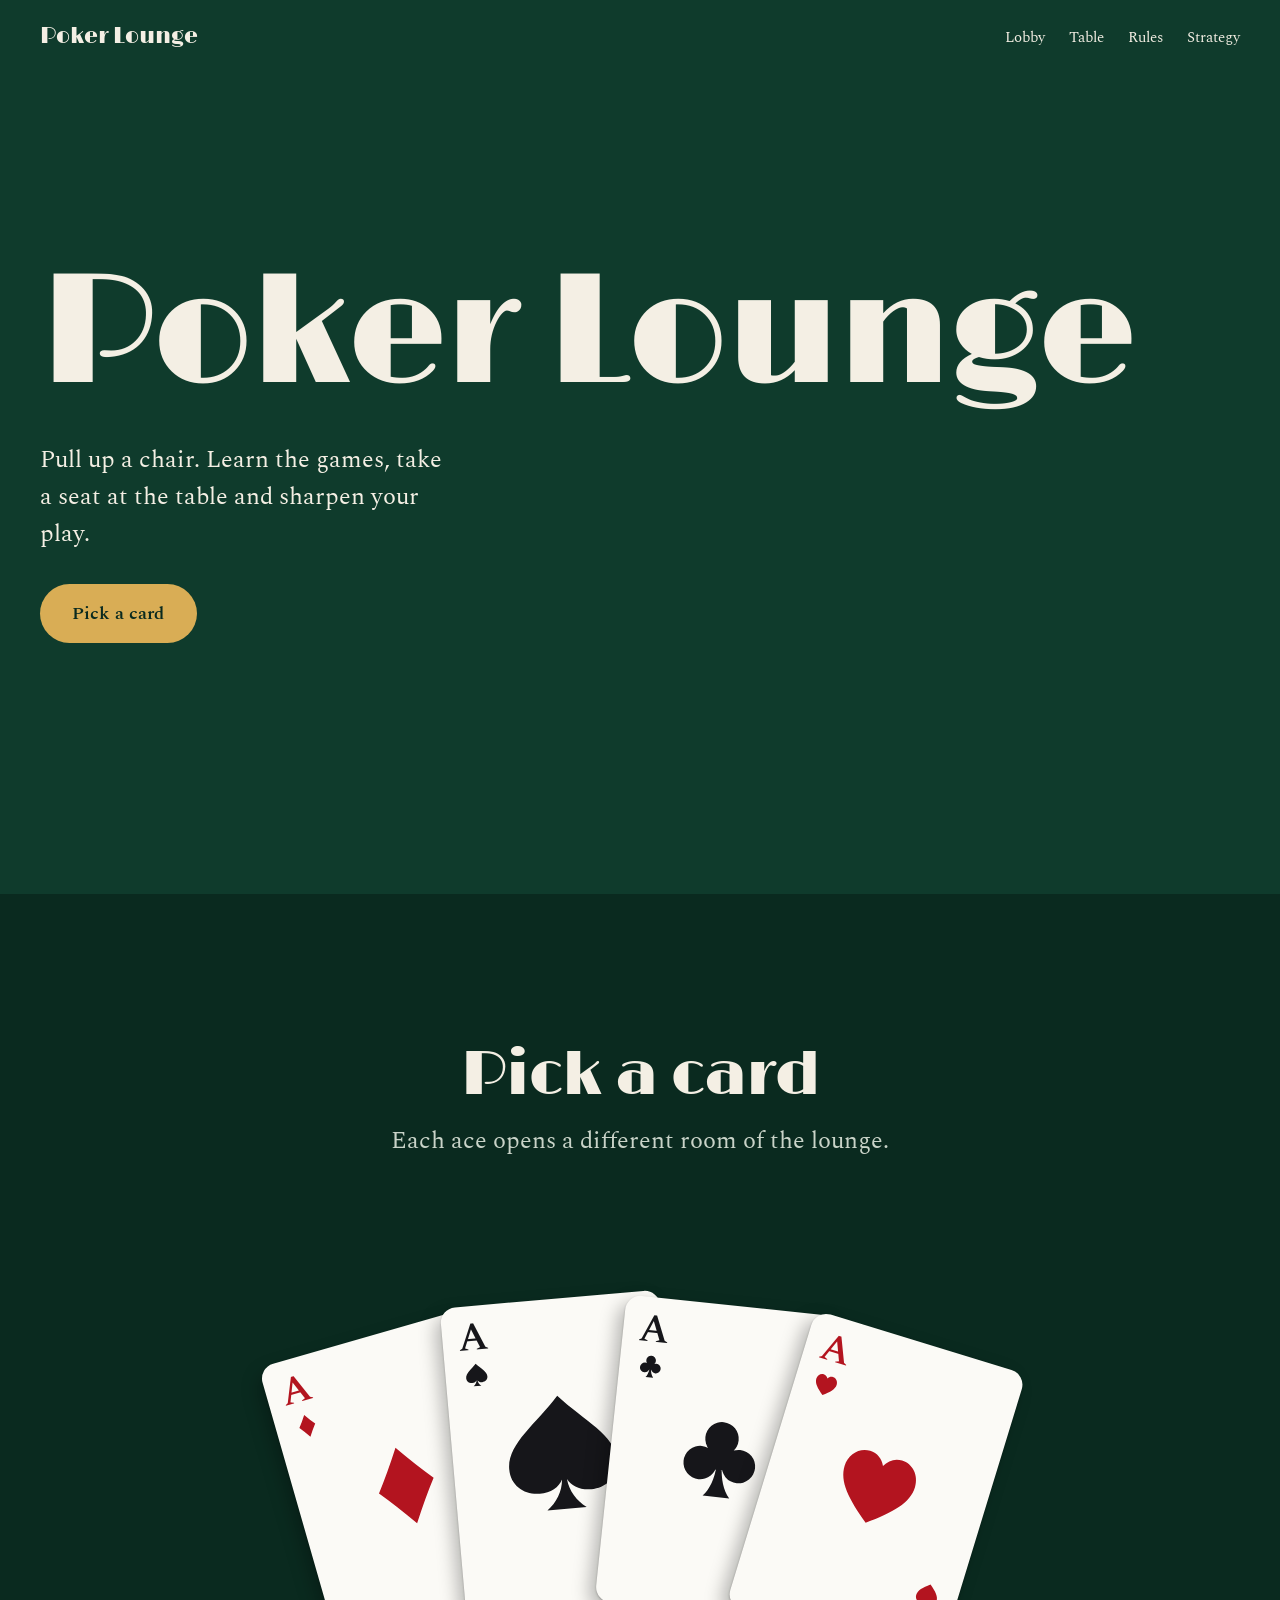
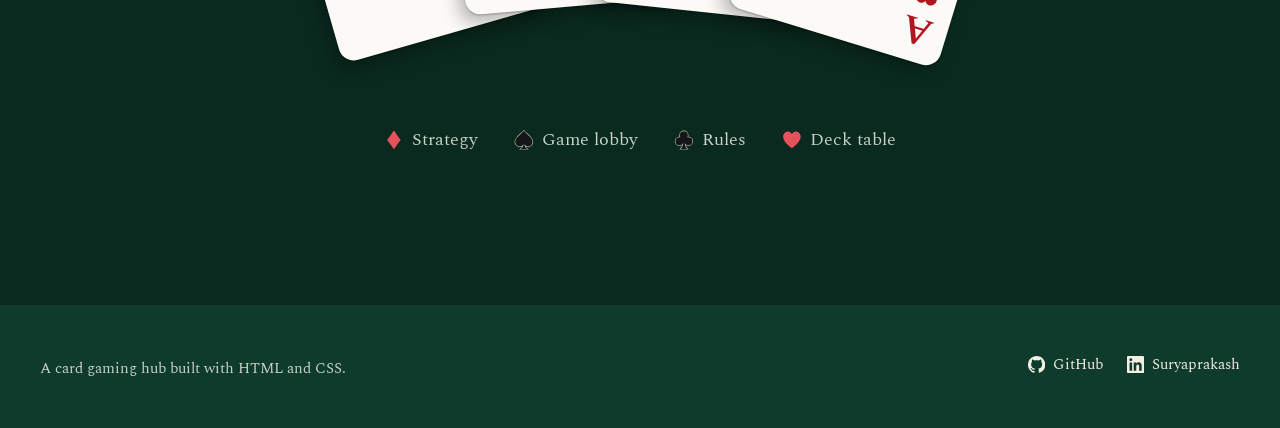
==== commit 7a00d8a2: "Remove placeholder LinkedIn link from the footer" ====
--- a/index.html
+++ b/index.html
@@ -112,12 +112,6 @@
           <svg class="footer-icon" aria-hidden="true"><use href="#icon-linkedin"/></svg>Suryaprakash
         </a>
       </li>
-      <li>
-        <!-- TODO: swap in Victor's LinkedIn URL -->
-        <a href="#" target="_blank" rel="noopener" aria-label="Victor on LinkedIn">
-          <svg class="footer-icon" aria-hidden="true"><use href="#icon-linkedin"/></svg>Victor
-        </a>
-      </li>
     </ul>
   </footer>
 </body>
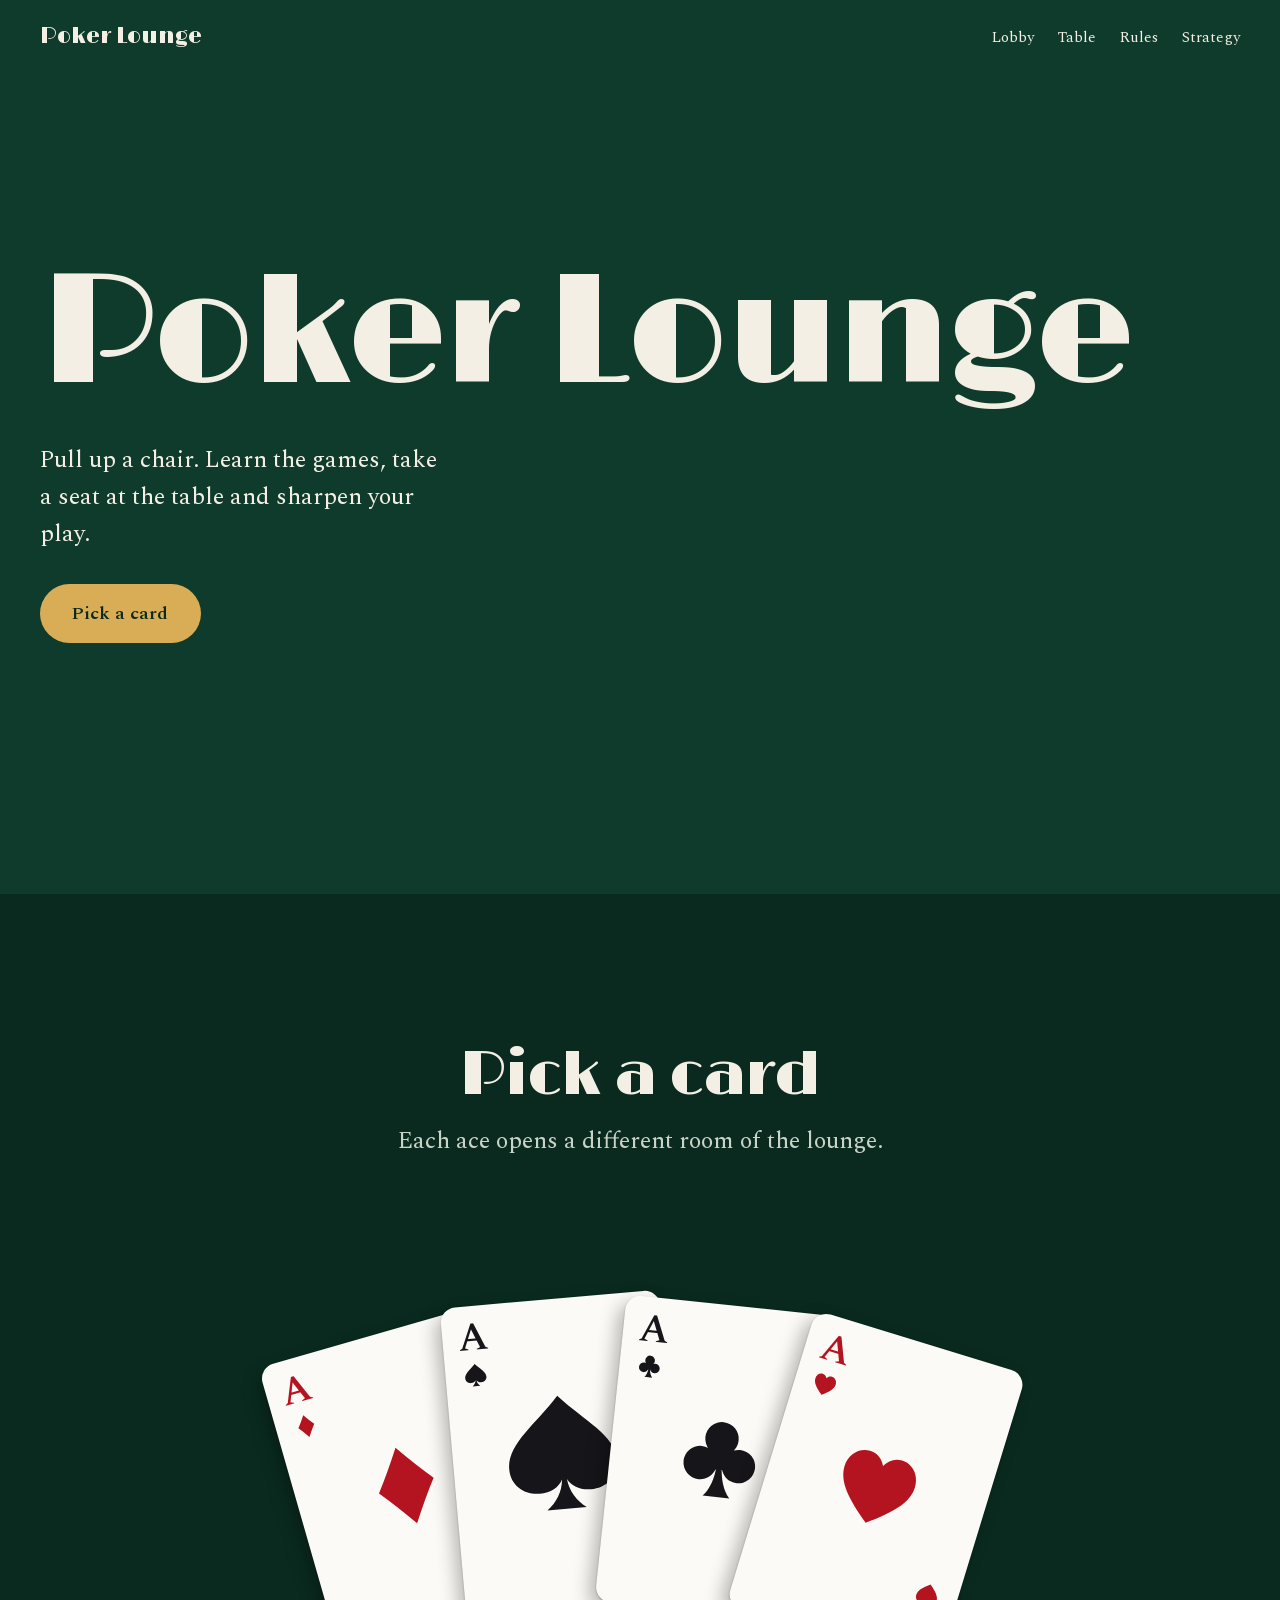
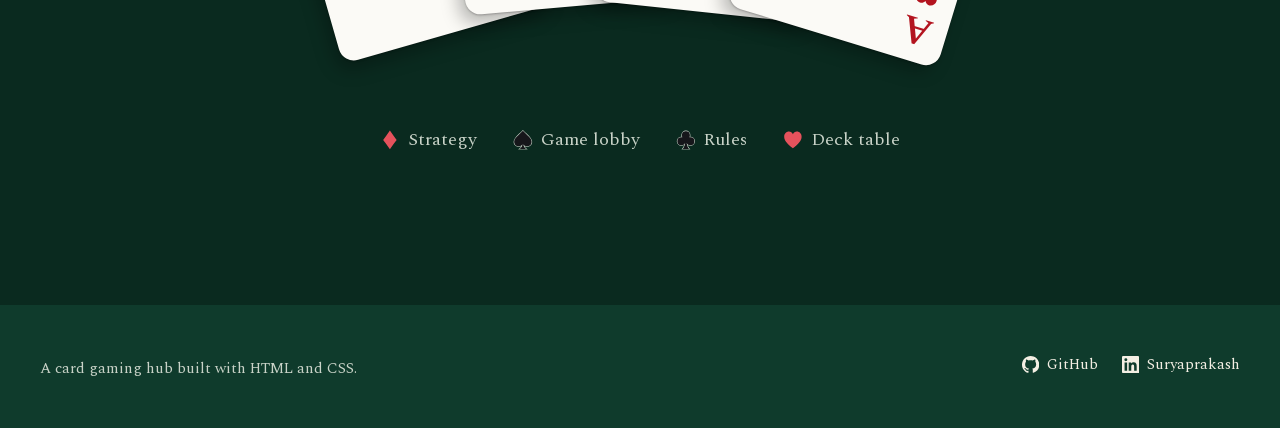
==== commit d2dc2c97: "Self-host Limelight and Spectral so fonts load on codd codd's Content-Security-Policy only allows fo" ====
--- a/index.html
+++ b/index.html
@@ -5,9 +5,6 @@
   <meta name="viewport" content="width=device-width, initial-scale=1">
   <title>Poker Lounge</title>
   <meta name="description" content="Poker Lounge: pick an ace to visit the game lobby, the deck table, the rules or the strategy room.">
-  <link rel="preconnect" href="https://fonts.googleapis.com">
-  <link rel="preconnect" href="https://fonts.gstatic.com" crossorigin>
-  <link href="https://fonts.googleapis.com/css2?family=Limelight&family=Spectral:wght@400;600&display=swap" rel="stylesheet">
   <link rel="stylesheet" href="css/styles.css">
 </head>
 <body>
--- a/css/styles.css
+++ b/css/styles.css
@@ -17,6 +17,33 @@
    Colors, fonts and spacing all come from the variables in :root,
    so try changing those before hard-coding a new value somewhere.
    ========================================================== */
+
+/* Fonts are self-hosted on purpose: codd's security policy only allows fonts
+   from the site itself, so a Google Fonts link gets blocked there.
+   Licenses (SIL OFL) are in the fonts/ folder. */
+@font-face {
+  font-family: "Limelight";
+  src: url("../fonts/limelight-400.woff2") format("woff2");
+  font-weight: 400;
+  font-style: normal;
+  font-display: swap;
+}
+
+@font-face {
+  font-family: "Spectral";
+  src: url("../fonts/spectral-400.woff2") format("woff2");
+  font-weight: 400;
+  font-style: normal;
+  font-display: swap;
+}
+
+@font-face {
+  font-family: "Spectral";
+  src: url("../fonts/spectral-600.woff2") format("woff2");
+  font-weight: 600;
+  font-style: normal;
+  font-display: swap;
+}
 
 /* ---------- 1. Design tokens ---------- */
 :root {
